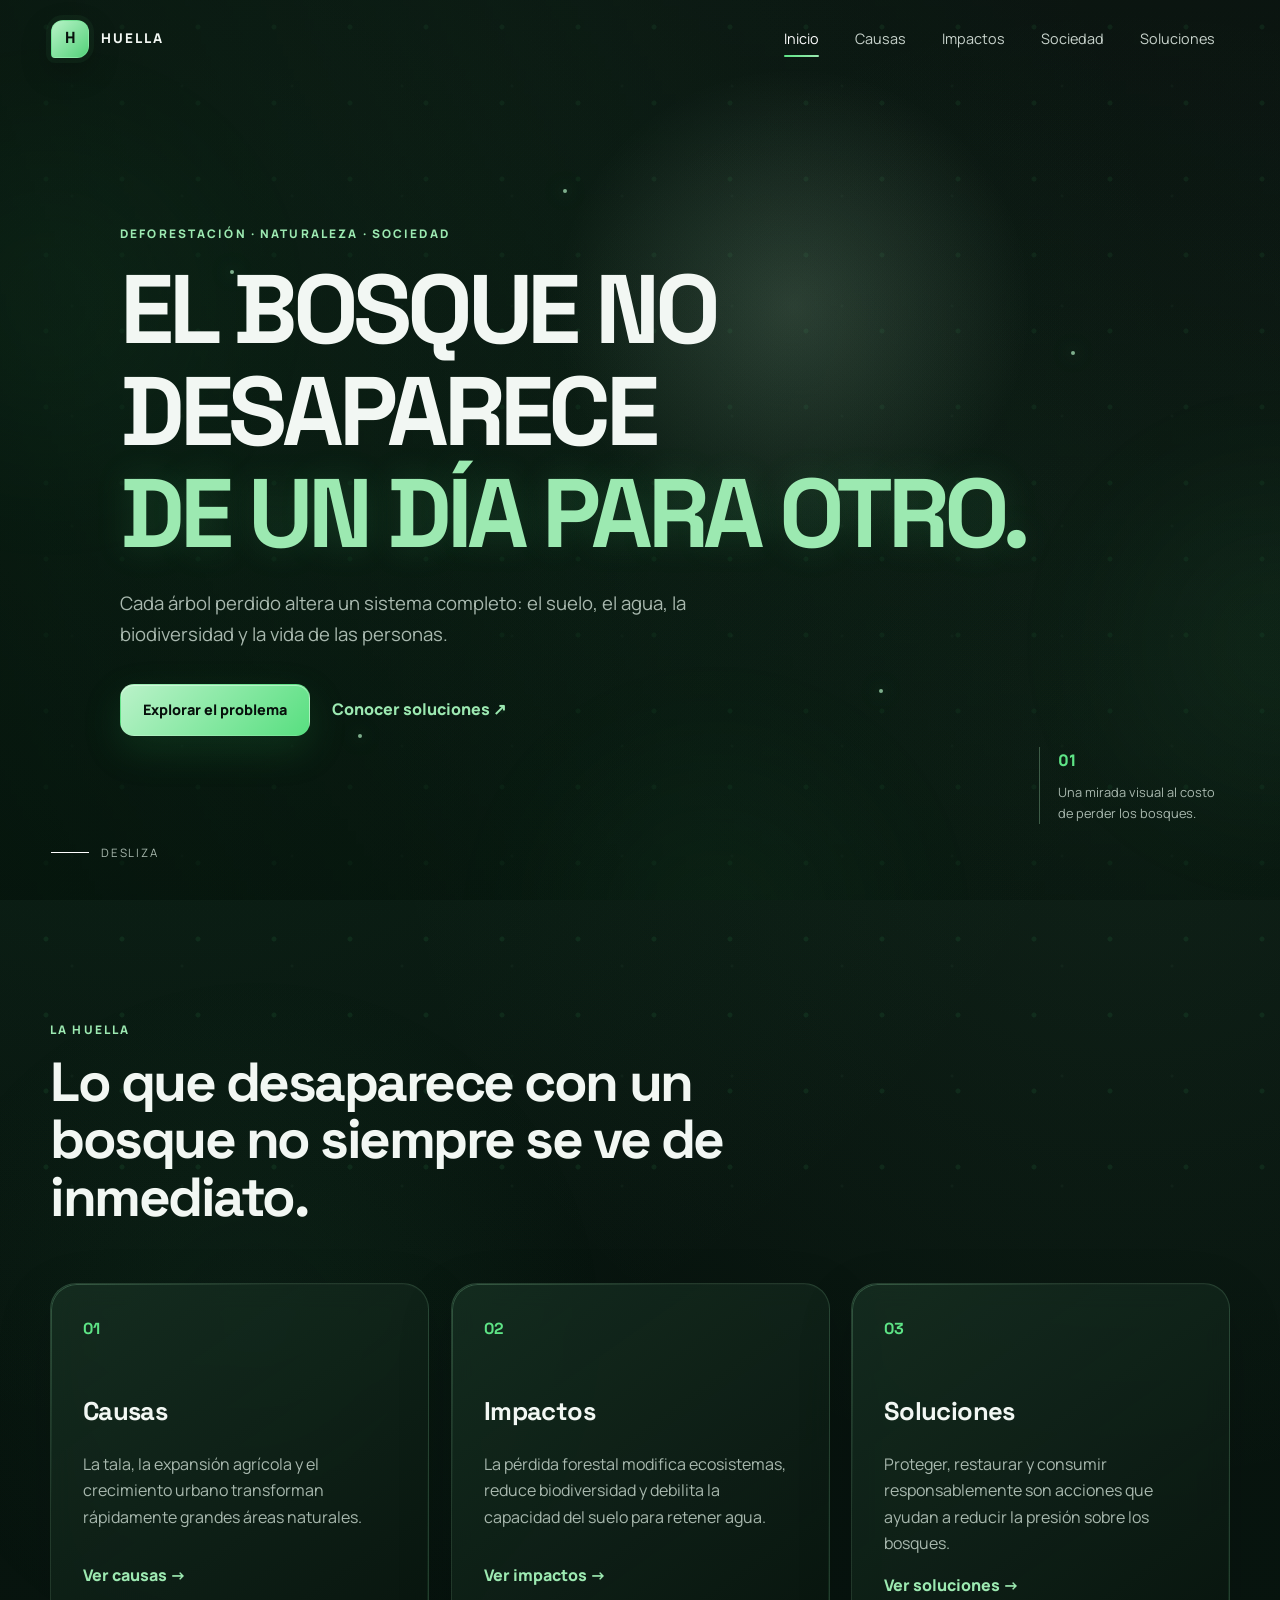
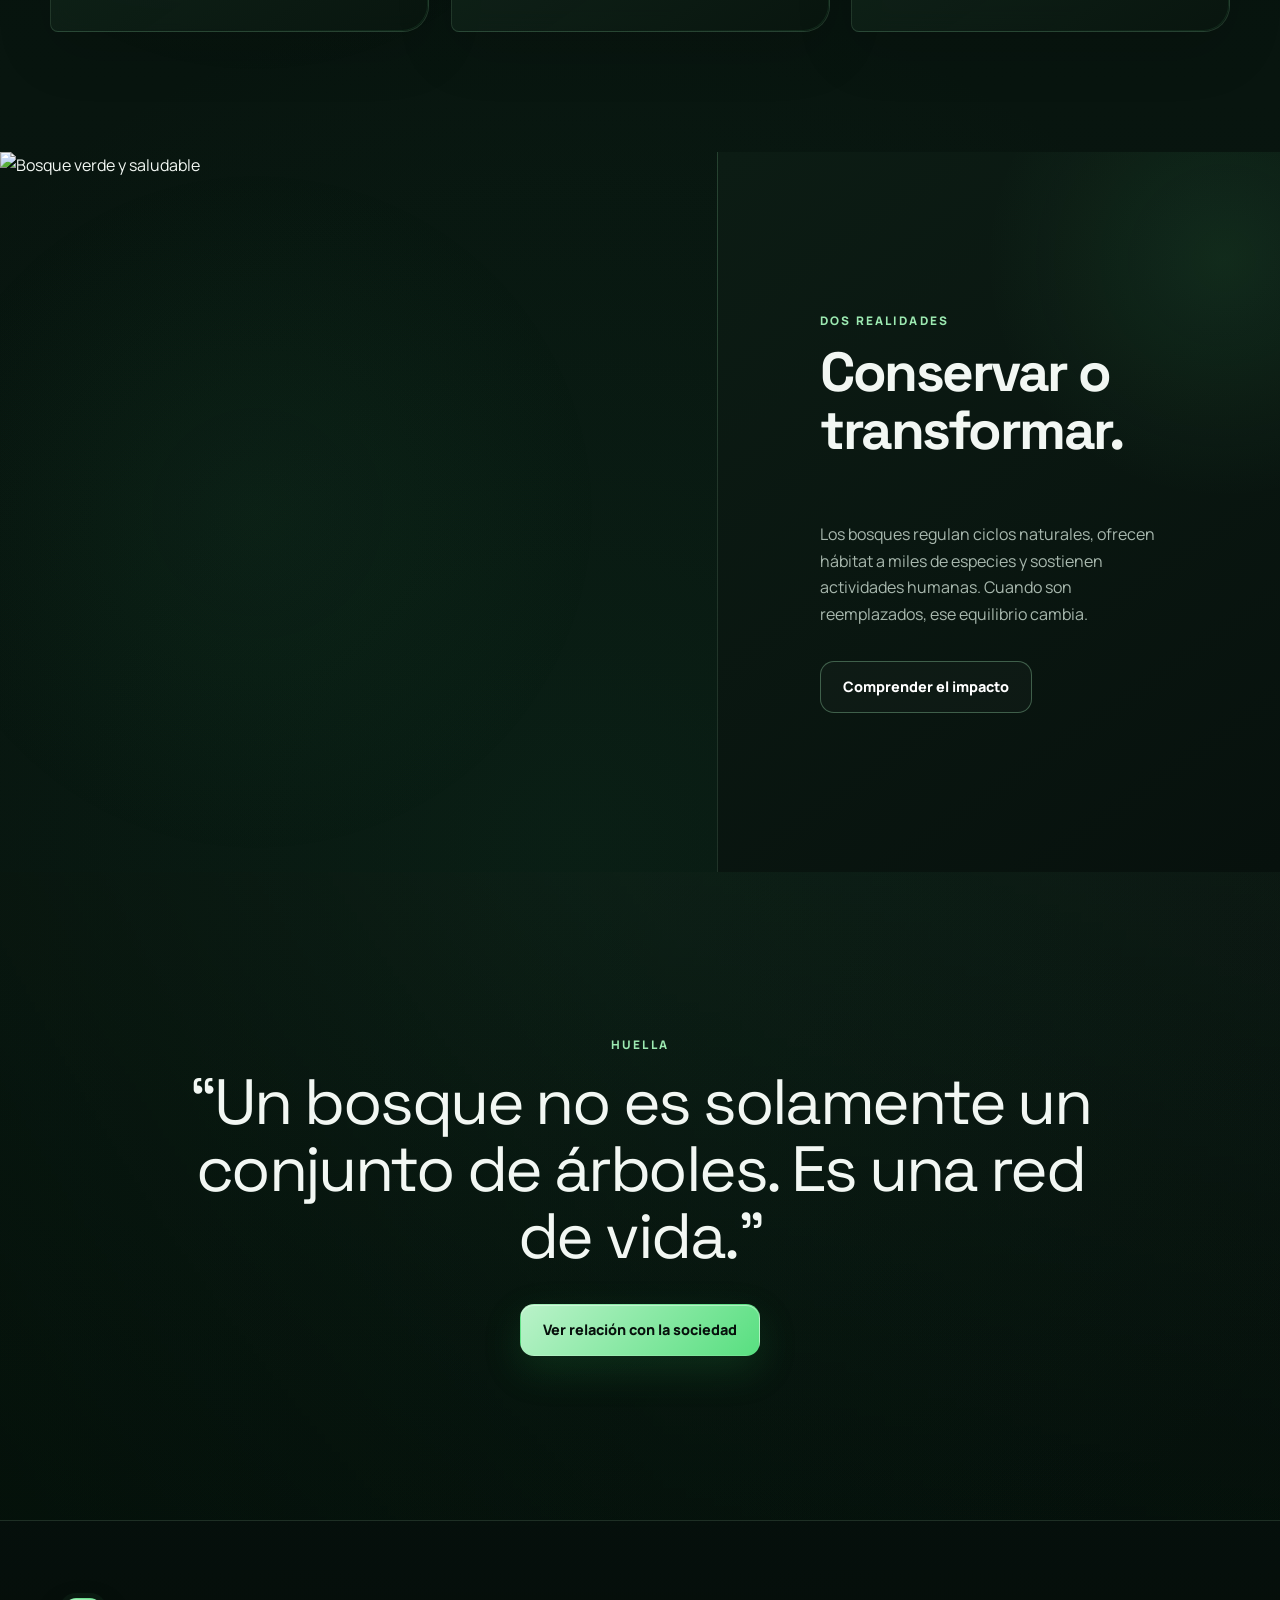
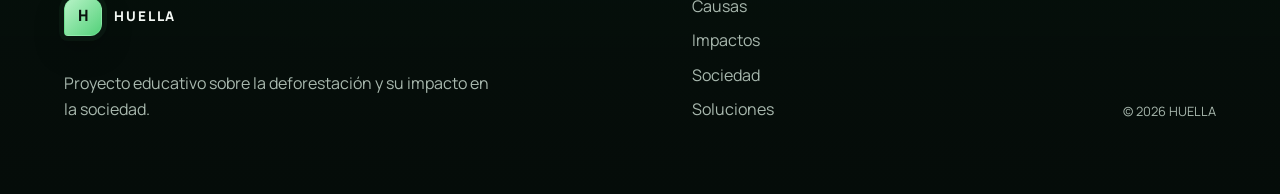
==== index.html @ c68e5c4e "Add files via upload" ====
<!DOCTYPE html>
<html lang="es">
<head>
  <meta charset="UTF-8">
  <meta name="viewport" content="width=device-width, initial-scale=1.0">
  <meta name="description" content="HUELLA - Sitio educativo sobre la deforestación, sus causas, impactos y soluciones.">
  <title>HUELLA | Inicio</title>
  <link rel="preconnect" href="https://fonts.googleapis.com">
  <link rel="preconnect" href="https://fonts.gstatic.com" crossorigin>
  <link href="https://fonts.googleapis.com/css2?family=Manrope:wght@400;500;600;700;800&family=Space+Grotesk:wght@500;600;700&display=swap" rel="stylesheet">
  <link rel="stylesheet" href="styles.css">
</head>
<body class="page-home">
  <div class="page-transition"></div>
  <div class="reading-progress" id="readingProgress"></div>

  <header class="site-header" id="siteHeader">
    <a class="brand" href="index.html" aria-label="HUELLA - Inicio">
      <span class="brand-mark">H</span>
      <span class="brand-text">HUELLA</span>
    </a>

    <button class="menu-toggle" id="menuToggle" aria-label="Abrir menú" aria-expanded="false">
      <span></span><span></span>
    </button>

    <nav class="main-nav" id="mainNav">
      <a class="nav-link active" href="index.html">Inicio</a>
      <a class="nav-link" href="causas.html">Causas</a>
      <a class="nav-link" href="impactos.html">Impactos</a>
      <a class="nav-link" href="sociedad.html">Sociedad</a>
      <a class="nav-link" href="soluciones.html">Soluciones</a>
    </nav>
  </header>

  <main>
    <section class="hero hero-home">
      <div class="hero-bg parallax-layer" data-speed="0.18"></div>
      <div class="hero-overlay"></div>
      <div class="hero-noise"></div>

      <div class="floating-particles" aria-hidden="true">
        <span></span><span></span><span></span><span></span><span></span>
      </div>

      <div class="hero-content">
        <p class="eyebrow reveal-up">Deforestación · Naturaleza · Sociedad</p>
        <h1 class="hero-title reveal-up">
          EL BOSQUE NO DESAPARECE
          <span>DE UN DÍA PARA OTRO.</span>
        </h1>
        <p class="hero-copy reveal-up">
          Cada árbol perdido altera un sistema completo: el suelo, el agua,
          la biodiversidad y la vida de las personas.
        </p>
        <div class="hero-actions reveal-up">
          <a class="btn btn-primary page-link" href="causas.html">Explorar el problema</a>
          <a class="text-link page-link" href="soluciones.html">Conocer soluciones <span>↗</span></a>
        </div>
      </div>

      <div class="hero-side-note">
        <span>01</span>
        <p>Una mirada visual al costo de perder los bosques.</p>
      </div>

      <div class="scroll-indicator" aria-hidden="true">
        <span></span>
        <p>Desliza</p>
      </div>
    </section>

    <section class="intro-section section">
      <div class="container">
        <div class="section-heading reveal">
          <p class="eyebrow">La huella</p>
          <h2>Lo que desaparece con un bosque no siempre se ve de inmediato.</h2>
        </div>

        <div class="intro-grid">
          <article class="feature-panel reveal-left">
            <div class="feature-number">01</div>
            <h3>Causas</h3>
            <p>La tala, la expansión agrícola y el crecimiento urbano transforman rápidamente grandes áreas naturales.</p>
            <a href="causas.html" class="arrow-link page-link">Ver causas <span>→</span></a>
          </article>

          <article class="feature-panel reveal">
            <div class="feature-number">02</div>
            <h3>Impactos</h3>
            <p>La pérdida forestal modifica ecosistemas, reduce biodiversidad y debilita la capacidad del suelo para retener agua.</p>
            <a href="impactos.html" class="arrow-link page-link">Ver impactos <span>→</span></a>
          </article>

          <article class="feature-panel reveal-right">
            <div class="feature-number">03</div>
            <h3>Soluciones</h3>
            <p>Proteger, restaurar y consumir responsablemente son acciones que ayudan a reducir la presión sobre los bosques.</p>
            <a href="soluciones.html" class="arrow-link page-link">Ver soluciones <span>→</span></a>
          </article>
        </div>
      </div>
    </section>

    <section class="split-showcase section">
      <div class="split-image reveal-left">
        <img src="Imagenes/doble.jpg" alt="Bosque verde y saludable">
      </div>
      <div class="split-content reveal-right">
        <p class="eyebrow">Dos realidades</p>
        <h2>Conservar o transformar.</h2>
        <p>
          Los bosques regulan ciclos naturales, ofrecen hábitat a miles de especies
          y sostienen actividades humanas. Cuando son reemplazados, ese equilibrio cambia.
        </p>
        <a href="impactos.html" class="btn btn-outline page-link">Comprender el impacto</a>
      </div>
    </section>

    <section class="quote-section">
      <div class="quote-bg parallax-layer" data-speed="0.1"></div>
      <div class="quote-overlay"></div>
      <div class="quote-content reveal">
        <p class="eyebrow">HUELLA</p>
        <blockquote>“Un bosque no es solamente un conjunto de árboles. Es una red de vida.”</blockquote>
        <a class="btn btn-primary page-link" href="sociedad.html">Ver relación con la sociedad</a>
      </div>
    </section>
  </main>

  <footer class="site-footer">
    <div>
      <a class="brand footer-brand" href="index.html">
        <span class="brand-mark">H</span>
        <span class="brand-text">HUELLA</span>
      </a>
      <p>Proyecto educativo sobre la deforestación y su impacto en la sociedad.</p>
    </div>
    <div class="footer-links">
      <a href="causas.html">Causas</a>
      <a href="impactos.html">Impactos</a>
      <a href="sociedad.html">Sociedad</a>
      <a href="soluciones.html">Soluciones</a>
    </div>
    <p class="copyright">© <span id="year"></span> HUELLA</p>
  </footer>

  <script src="script.js"></script>
</body>
</html>
---- styles.css ----
:root {
  --bg: #06100c;
  --bg-soft: #0a1711;
  --bg-card: rgba(11, 27, 20, 0.72);
  --bg-card-strong: rgba(12, 31, 22, 0.9);
  --surface: #0f2118;
  --surface-2: #132a1e;
  --text: #f2f7f3;
  --muted: #a8b8ae;
  --line: rgba(159, 229, 180, 0.16);
  --line-strong: rgba(159, 229, 180, 0.34);
  --green: #5ee486;
  --green-soft: #9ce9b1;
  --green-dark: #1f6b45;
  --earth: #b56a3c;
  --shadow: 0 28px 80px rgba(0, 0, 0, 0.28);
  --radius: 24px;
  --header-h: 78px;
  --container: 1180px;
}

* { box-sizing: border-box; }
html { scroll-behavior: smooth; }
body {
  margin: 0;
  min-height: 100vh;
  overflow-x: hidden;
  background:
    radial-gradient(circle at 12% 12%, rgba(52, 161, 94, 0.14), transparent 32%),
    radial-gradient(circle at 88% 22%, rgba(113, 210, 143, 0.08), transparent 26%),
    radial-gradient(circle at 45% 72%, rgba(27, 103, 65, 0.14), transparent 34%),
    linear-gradient(180deg, #07110d 0%, #08150f 50%, #06100c 100%);
  color: var(--text);
  font-family: "Manrope", sans-serif;
  line-height: 1.65;
}

body::before {
  content: none;
}


body::after {
  content: "";
  position: fixed;
  inset: -35%;
  pointer-events: none;
  z-index: -4;
  background:
    radial-gradient(circle, rgba(66, 209, 111, .09) 0 2px, transparent 3px) 0 0 / 76px 76px,
    radial-gradient(circle, rgba(141, 223, 166, .045) 0 1px, transparent 2px) 25px 16px / 110px 110px;
  animation: ambientDrift 26s linear infinite;
}

img { max-width: 100%; display: block; }
a { color: inherit; text-decoration: none; }
button { font: inherit; }

::selection { background: rgba(94, 228, 134, .28); color: #fff; }

.container {
  width: min(var(--container), calc(100% - 48px));
  margin-inline: auto;
}

.section {
  position: relative;
  padding: 120px 0;
}

.section::before {
  content: "";
  position: absolute;
  inset: 0;
  pointer-events: none;
  background: radial-gradient(circle at 20% 50%, rgba(61, 159, 93, .06), transparent 32%);
}

.eyebrow {
  margin: 0 0 14px;
  color: var(--green-soft);
  font-size: .74rem;
  font-weight: 800;
  letter-spacing: .18em;
  text-transform: uppercase;
}

h1, h2, h3, blockquote {
  font-family: "Space Grotesk", sans-serif;
  margin-top: 0;
  line-height: 1.05;
}

h1 { font-size: clamp(3.2rem, 7.6vw, 7.6rem); letter-spacing: -.055em; }
h2 { font-size: clamp(2.25rem, 4.3vw, 4.5rem); letter-spacing: -.045em; }
h3 { font-size: clamp(1.35rem, 2vw, 2rem); letter-spacing: -.025em; }
p { color: var(--muted); }

/* Ambient layers created by JS */
.ambient-layer,
.cursor-glow {
  position: fixed;
  pointer-events: none;
}

.ambient-layer {
  inset: 0;
  z-index: -2;
  overflow: hidden;
}

.ambient-orb {
  position: absolute;
  width: 460px;
  aspect-ratio: 1;
  border-radius: 50%;
  filter: blur(70px);
  opacity: .16;
  background: radial-gradient(circle, rgba(77, 226, 125, .62), transparent 66%);
  animation: orbFloat 18s ease-in-out infinite alternate;
}
.ambient-orb:nth-child(1) { top: 8%; left: -180px; }
.ambient-orb:nth-child(2) { top: 46%; right: -230px; animation-duration: 24s; animation-delay: -8s; }
.ambient-orb:nth-child(3) { bottom: -250px; left: 38%; animation-duration: 28s; animation-delay: -12s; }

.cursor-glow {
  z-index: 9998;
  width: 260px;
  height: 260px;
  border-radius: 50%;
  background: radial-gradient(circle, rgba(94, 228, 134, .11), transparent 68%);
  transform: translate(-50%, -50%);
  opacity: 0;
  transition: opacity .25s ease;
  mix-blend-mode: screen;
}

/* Page transition */
.page-transition {
  position: fixed;
  inset: 0;
  z-index: 10000;
  background: linear-gradient(135deg, #07110d, #0d2819);
  transform: translateY(-100%);
  pointer-events: none;
}
body.is-leaving .page-transition { animation: pageLeave .58s cubic-bezier(.77,0,.18,1) forwards; }
body.page-enter .page-transition { animation: pageEnter .7s cubic-bezier(.77,0,.18,1) both; }

.reading-progress {
  position: fixed;
  left: 0;
  top: 0;
  z-index: 10001;
  width: 0;
  height: 3px;
  background: linear-gradient(90deg, var(--green-dark), var(--green), var(--green-soft));
  box-shadow: 0 0 18px rgba(94,228,134,.7);
}

/* Header */
.site-header {
  position: fixed;
  top: 0;
  left: 0;
  right: 0;
  z-index: 1000;
  height: var(--header-h);
  display: flex;
  align-items: center;
  justify-content: space-between;
  padding: 0 clamp(24px, 4vw, 64px);
  border-bottom: 1px solid transparent;
  transition: background .35s ease, border-color .35s ease, backdrop-filter .35s ease, height .35s ease;
}

.site-header.scrolled {
  background: rgba(5, 16, 11, .78);
  backdrop-filter: blur(18px) saturate(130%);
  border-color: var(--line);
  height: 70px;
}

.brand { display: inline-flex; align-items: center; gap: 12px; position: relative; z-index: 2; }
.brand-mark {
  display: grid;
  place-items: center;
  width: 38px;
  height: 38px;
  border: 1px solid rgba(117, 230, 151, .46);
  border-radius: 12px 12px 12px 4px;
  color: #08110d;
  background: linear-gradient(135deg, #b7f3c7, #54d17a);
  font-family: "Space Grotesk", sans-serif;
  font-weight: 800;
  box-shadow: 0 0 0 5px rgba(94,228,134,.05), 0 12px 30px rgba(0,0,0,.25);
}
.brand-text { font-weight: 800; letter-spacing: .14em; font-size: .84rem; }

.main-nav { display: flex; align-items: center; gap: 8px; }
.nav-link {
  position: relative;
  padding: 10px 14px;
  color: #c8d3cc;
  font-size: .9rem;
  transition: color .25s ease, transform .25s ease;
}
.nav-link::after {
  content: "";
  position: absolute;
  left: 14px;
  right: 14px;
  bottom: 3px;
  height: 2px;
  border-radius: 999px;
  background: linear-gradient(90deg, var(--green), var(--green-soft));
  transform: scaleX(0);
  transform-origin: left;
  transition: transform .28s ease;
}
.nav-link:hover,
.nav-link.active { color: #fff; }
.nav-link:hover { transform: translateY(-1px); }
.nav-link:hover::after,
.nav-link.active::after { transform: scaleX(1); }

.menu-toggle {
  display: none;
  width: 44px;
  height: 44px;
  padding: 0;
  border: 1px solid var(--line-strong);
  border-radius: 14px;
  background: rgba(12, 30, 21, .7);
  cursor: pointer;
}
.menu-toggle span {
  display: block;
  width: 18px;
  height: 2px;
  margin: 5px auto;
  background: #fff;
  transition: transform .3s ease;
}
.menu-toggle.active span:first-child { transform: translateY(3.5px) rotate(45deg); }
.menu-toggle.active span:last-child { transform: translateY(-3.5px) rotate(-45deg); }

/* Hero */
.hero,
.inner-hero,
.quote-section,
.closing-section,
.next-page-panel {
  position: relative;
  overflow: hidden;
  isolation: isolate;
}

.hero-home { min-height: 100svh; display: flex; align-items: center; }
.hero-bg,
.inner-hero-bg,
.quote-bg,
.closing-bg,
.next-page-bg {
  position: absolute;
  inset: -8%;
  z-index: -4;
  background-size: cover;
  background-position: center;
  will-change: transform;
  transform: scale(1.08);
}

.hero-bg { background-image: url("Imagenes/b.jpg"); }
.page-home .hero-bg { transform: scale(1.035); filter: saturate(1.08) contrast(1.02); }
.causes-hero .inner-hero-bg { background-image: url("Imagenes/huella.jpg"); }
.impacts-hero .inner-hero-bg { background-image: url("Imagenes/pagina2.jpg"); }
.society-hero .inner-hero-bg { background-image: url("Imagenes/so.jpg"); }
.solutions-hero .inner-hero-bg { background-image: url("Imagenes/recuperacion.jpg"); }
.quote-bg { background-image: url("Imagenes/hoja.jpg"); }
.closing-bg { background-image: url("Imagenes/final.jpg"); }
.next-impactos { background-image: url("Imagenes/causas.jpg"); }
.next-sociedad { background-image: url("Imagenes/impacto.jpg"); }
.next-soluciones { background-image: url("Imagenes/sociedad.jpg"); }

.hero-overlay,
.full-image-overlay,
.quote-overlay,
.closing-overlay,
.next-page-overlay {
  position: absolute;
  inset: 0;
  z-index: -2;
  background:
    linear-gradient(90deg, rgba(4, 18, 10, .48) 0%, rgba(4, 18, 10, .16) 52%, rgba(4, 18, 10, .06) 100%),
    linear-gradient(180deg, rgba(255,255,255,.02), rgba(4,18,10,.30));
}
.hero-overlay::after {
  content: "";
  position: absolute;
  inset: 0;
  background: radial-gradient(circle at 62% 34%, rgba(205, 246, 215, .16), transparent 24%);
}
.hero-overlay.darker { background: linear-gradient(90deg, rgba(4,10,7,.92), rgba(4,10,7,.62)); }

.hero-noise {
  position: absolute;
  inset: 0;
  z-index: -1;
  opacity: 0;
  pointer-events: none;
}

.hero-content {
  width: min(1040px, calc(100% - 48px));
  margin-inline: auto;
  padding: 150px 0 90px;
  position: relative;
  z-index: 2;
}
.hero-title { max-width: 980px; margin-bottom: 24px; text-wrap: balance; }
.hero-title span {
  display: block;
  color: var(--green-soft);
  text-shadow: 0 0 35px rgba(93, 229, 135, .16);
}
.hero-copy { max-width: 660px; font-size: clamp(1rem, 1.45vw, 1.2rem); }
.hero-actions { display: flex; flex-wrap: wrap; align-items: center; gap: 22px; margin-top: 34px; }

.btn {
  display: inline-flex;
  align-items: center;
  justify-content: center;
  min-height: 52px;
  padding: 0 22px;
  border-radius: 14px;
  font-weight: 800;
  font-size: .9rem;
  border: 1px solid transparent;
  transition: transform .28s ease, box-shadow .28s ease, background .28s ease, border-color .28s ease;
}
.btn:hover { transform: translateY(-3px); }
.btn-primary {
  color: #07100c;
  background: linear-gradient(135deg, #baf2c9, #58df80);
  box-shadow: 0 14px 38px rgba(43, 161, 79, .18), inset 0 1px rgba(255,255,255,.42);
}
.btn-primary:hover { box-shadow: 0 18px 48px rgba(68, 213, 111, .27); }
.btn-outline { border-color: var(--line-strong); background: rgba(255,255,255,.025); color: #fff; }
.btn-outline:hover { border-color: rgba(116, 231, 150, .6); background: rgba(81, 205, 118, .08); }
.text-link,
.arrow-link { color: var(--green-soft); font-weight: 800; }
.text-link span,
.arrow-link span { display: inline-block; transition: transform .25s ease; }
.text-link:hover span,
.arrow-link:hover span { transform: translate(5px, -2px); }

.hero-side-note {
  position: absolute;
  right: clamp(24px, 4vw, 64px);
  bottom: 76px;
  width: 190px;
  padding-left: 18px;
  border-left: 1px solid rgba(175, 238, 193, .3);
  z-index: 2;
}
.hero-side-note span { color: var(--green); font-weight: 800; }
.hero-side-note p { margin: 8px 0 0; font-size: .8rem; }
.scroll-indicator { position: absolute; left: clamp(24px, 4vw, 64px); bottom: 38px; display: flex; align-items: center; gap: 12px; z-index: 2; }
.scroll-indicator span { width: 38px; height: 1px; background: #fff; transform-origin: left; animation: scrollPulse 1.8s ease-in-out infinite; }
.scroll-indicator p { margin: 0; font-size: .72rem; text-transform: uppercase; letter-spacing: .15em; }

.floating-particles { position: absolute; inset: 0; z-index: 1; pointer-events: none; }
.floating-particles span {
  position: absolute;
  width: 4px;
  height: 4px;
  border-radius: 50%;
  background: rgba(181, 244, 199, .68);
  box-shadow: 0 0 18px rgba(94,228,134,.65);
  animation: floatParticle 9s ease-in-out infinite;
}
.floating-particles span:nth-child(1) { left: 18%; top: 30%; }
.floating-particles span:nth-child(2) { left: 44%; top: 21%; animation-delay: -2s; animation-duration: 12s; }
.floating-particles span:nth-child(3) { right: 16%; top: 39%; animation-delay: -4s; }
.floating-particles span:nth-child(4) { right: 31%; bottom: 23%; animation-delay: -6s; animation-duration: 14s; }
.floating-particles span:nth-child(5) { left: 28%; bottom: 18%; animation-delay: -3s; }

/* Inner hero */
.inner-hero { min-height: 76svh; display: flex; align-items: end; }
.inner-hero-content {
  width: min(var(--container), calc(100% - 48px));
  margin-inline: auto;
  padding: 170px 0 90px;
  position: relative;
  z-index: 2;
}
.inner-hero-content h1 { max-width: 1050px; font-size: clamp(3rem, 6.5vw, 6.4rem); }
.inner-hero-content > p:last-child { max-width: 700px; font-size: 1.08rem; }

/* Headings */
.section-heading { max-width: 820px; margin-bottom: 56px; position: relative; z-index: 1; }
.section-heading.center { text-align: center; margin-inline: auto; }
.section-heading h2 { margin-bottom: 0; }

/* Cards */
.intro-grid,
.impact-grid,
.social-cards {
  display: grid;
  gap: 22px;
  position: relative;
  z-index: 1;
}
.intro-grid { grid-template-columns: repeat(3, 1fr); }
.impact-grid { grid-template-columns: repeat(5, 1fr); }
.social-cards { grid-template-columns: repeat(3, 1fr); }

.feature-panel,
.impact-card,
.social-card,
.solution-item,
.human-points > div {
  position: relative;
  overflow: hidden;
  border: 1px solid var(--line);
  background:
    linear-gradient(145deg, rgba(22, 48, 34, .78), rgba(8, 21, 14, .68)),
    rgba(255,255,255,.01);
  box-shadow: inset 0 1px rgba(255,255,255,.025), 0 18px 55px rgba(0,0,0,.15);
  backdrop-filter: blur(12px);
}

.feature-panel::before,
.impact-card::before,
.social-card::before,
.solution-item::before {
  content: "";
  position: absolute;
  inset: 0;
  border-radius: inherit;
  padding: 1px;
  background: linear-gradient(135deg, rgba(154,235,179,.45), transparent 32%, transparent 70%, rgba(89,214,126,.22));
  -webkit-mask: linear-gradient(#000 0 0) content-box, linear-gradient(#000 0 0);
  -webkit-mask-composite: xor;
  mask-composite: exclude;
  opacity: .55;
  pointer-events: none;
}

.feature-panel::after,
.impact-card::after,
.social-card::after,
.solution-item::after {
  content: "";
  position: absolute;
  width: 160px;
  height: 160px;
  right: -80px;
  top: -80px;
  border-radius: 50%;
  background: radial-gradient(circle, rgba(91, 224, 131, .18), transparent 68%);
  opacity: 0;
  transform: scale(.7);
  transition: opacity .35s ease, transform .35s ease;
}

.feature-panel:hover,
.impact-card:hover,
.social-card:hover,
.solution-item:hover {
  border-color: rgba(136, 230, 164, .36);
  transform: translateY(-7px);
  box-shadow: 0 26px 75px rgba(0,0,0,.24), 0 0 0 1px rgba(105,222,139,.06);
}
.feature-panel:hover::after,
.impact-card:hover::after,
.social-card:hover::after,
.solution-item:hover::after { opacity: 1; transform: scale(1); }

.feature-panel {
  min-height: 320px;
  padding: 32px;
  border-radius: 26px 26px 26px 8px;
  transition: transform .35s ease, box-shadow .35s ease, border-color .35s ease;
}
.feature-number,
.impact-card > span,
.solution-number,
.big-index { color: var(--green); font-weight: 800; font-family: "Space Grotesk", sans-serif; }
.feature-panel h3 { margin-top: 56px; }
.feature-panel p { min-height: 95px; }

.impact-card {
  min-height: 260px;
  padding: 28px;
  border-radius: 22px 22px 22px 8px;
  transition: transform .35s ease, box-shadow .35s ease, border-color .35s ease;
}
.impact-card h3 { margin-top: 48px; }
.impact-card p { font-size: .92rem; }

.social-card {
  padding: 34px;
  min-height: 290px;
  border-radius: 24px 24px 8px 24px;
  transition: transform .35s ease, box-shadow .35s ease, border-color .35s ease;
}
.social-icon { font-size: 2.3rem; color: var(--green); margin-bottom: 42px; }

/* Image reveal */
.split-image,
.story-image,
.human-image,
.solution-highlight-image,
.full-image-statement {
  position: relative;
  overflow: hidden;
}
.split-image::after,
.story-image::after,
.human-image::after,
.solution-highlight-image::after {
  content: "";
  position: absolute;
  inset: 0;
  background: linear-gradient(135deg, #0f2419, #1f5537);
  transform: translateX(0);
  transition: transform 1s cubic-bezier(.77,0,.18,1) .08s;
  z-index: 2;
}
.split-image.is-visible::after,
.story-row.is-visible .story-image::after,
.human-image.is-visible::after,
.solution-highlight-image.is-visible::after { transform: translateX(102%); }

.split-image img,
.story-image img,
.human-image img,
.solution-highlight-image img,
.full-image-statement img {
  width: 100%;
  height: 100%;
  object-fit: cover;
  transform: scale(1.1);
  transition: transform 1.5s cubic-bezier(.2,.65,.2,1);
}
.split-image.is-visible img,
.story-row.is-visible .story-image img,
.human-image.is-visible img,
.solution-highlight-image.is-visible img,
.full-image-statement.is-visible img { transform: scale(1); }

/* Split showcase */
.split-showcase { display: grid; grid-template-columns: 1.12fr .88fr; min-height: 720px; padding: 0; }
.split-image { min-height: 720px; }
.split-content {
  display: flex;
  flex-direction: column;
  justify-content: center;
  padding: clamp(56px, 8vw, 120px);
  background:
    radial-gradient(circle at 90% 15%, rgba(83, 209, 121, .1), transparent 30%),
    linear-gradient(145deg, #0c1c14, #07110d);
  border-left: 1px solid var(--line);
}
.split-content p { max-width: 580px; }
.split-content .btn { align-self: flex-start; margin-top: 18px; }

/* Two realities — one coordinated reveal, no competing animations */
.split-showcase .split-image,
.split-showcase .split-content {
  opacity: 0;
  filter: blur(7px);
  transition: opacity .75s cubic-bezier(.2,.65,.2,1),
              transform .75s cubic-bezier(.2,.65,.2,1),
              filter .75s cubic-bezier(.2,.65,.2,1);
}
.split-showcase .split-image { transform: translateX(-28px); }
.split-showcase .split-content { transform: translateX(28px); transition-delay: .16s; }
.split-showcase.is-active .split-image,
.split-showcase.is-active .split-content {
  opacity: 1;
  filter: blur(0);
  transform: none;
}
.split-showcase .split-image::after {
  transform: translateX(0);
  transition: transform .9s cubic-bezier(.77,0,.18,1) .05s;
}
.split-showcase.is-active .split-image::after { transform: translateX(102%); }
.split-showcase .split-image img {
  transform: scale(1.07);
  transition: transform 1.15s cubic-bezier(.2,.65,.2,1) .05s;
}
.split-showcase.is-active .split-image img { transform: scale(1); }

/* Story */
.story-section { padding-bottom: 150px; }
.story-row {
  display: grid;
  grid-template-columns: 1.05fr .95fr;
  align-items: center;
  gap: clamp(42px, 7vw, 100px);
  margin: 90px 0;
  position: relative;
}
.story-row.reverse .story-image { order: 2; }
.story-row.reverse .story-copy { order: 1; }
.story-image {
  aspect-ratio: 1.18 / 1;
  border-radius: 30px 30px 30px 8px;
  border: 1px solid rgba(151, 229, 175, .2);
  box-shadow: var(--shadow);
}
.story-copy { position: relative; }
.big-index { display: block; font-size: clamp(4rem, 8vw, 8rem); opacity: .08; position: absolute; right: 0; top: -54px; }
.story-copy h3 { max-width: 580px; }
.story-copy p:last-child { max-width: 600px; }

/* Full image */
.full-image-statement { min-height: 78svh; display: flex; align-items: end; }
.full-image-statement > img { position: absolute; inset: 0; z-index: -3; }
.full-image-overlay { z-index: -2; background: linear-gradient(180deg, rgba(4,12,8,.16), rgba(4,12,8,.86)); }
.full-image-copy { width: min(var(--container), calc(100% - 48px)); margin-inline: auto; padding: 80px 0; }
.full-image-copy h2 { max-width: 900px; }

/* Stat orbital */
.stat-layout { display: grid; grid-template-columns: 1fr 1fr; align-items: center; gap: 70px; }
.stat-copy { max-width: 620px; }
.stat-visual { min-height: 520px; display: grid; place-items: center; position: relative; }
.orbital-ring {
  position: absolute;
  border: 1px solid rgba(118, 226, 151, .23);
  border-radius: 50%;
  box-shadow: inset 0 0 80px rgba(71, 202, 109, .03);
}
.ring-one { width: 380px; height: 380px; animation: orbitSpin 18s linear infinite; }
.ring-two { width: 250px; height: 250px; border-style: dashed; animation: orbitSpin 12s linear infinite reverse; }
.ring-one::before,
.ring-two::before {
  content: "";
  position: absolute;
  width: 12px;
  height: 12px;
  border-radius: 50%;
  background: var(--green);
  box-shadow: 0 0 22px var(--green);
  top: 50%;
  left: -6px;
}
.orbital-core {
  display: grid;
  place-items: center;
  width: 150px;
  aspect-ratio: 1;
  border-radius: 50%;
  border: 1px solid rgba(146, 234, 173, .3);
  background: radial-gradient(circle, rgba(91,222,130,.16), rgba(8,23,15,.9) 70%);
  font-size: .75rem;
  letter-spacing: .18em;
  font-weight: 800;
  color: var(--green-soft);
  box-shadow: 0 0 80px rgba(67, 215, 111, .12);
}

/* Human */
.human-layout { display: grid; grid-template-columns: 1fr 1fr; gap: clamp(50px, 8vw, 110px); align-items: center; }
.human-image { min-height: 620px; border-radius: 30px 30px 8px 30px; border: 1px solid var(--line-strong); box-shadow: var(--shadow); }
.image-badge { position: absolute; z-index: 3; left: 24px; bottom: 24px; padding: 10px 14px; border: 1px solid rgba(255,255,255,.2); background: rgba(6,18,12,.7); backdrop-filter: blur(12px); border-radius: 999px; font-size: .68rem; letter-spacing: .13em; font-weight: 800; }
.human-points { display: grid; grid-template-columns: repeat(2, 1fr); gap: 12px; margin-top: 36px; }
.human-points > div { padding: 18px; border-radius: 16px; }
.human-points span { color: var(--green); font-weight: 800; }
.human-points p { margin: 6px 0 0; color: #fff; font-size: .88rem; }
.dark-section { background: linear-gradient(180deg, rgba(4,13,8,.4), rgba(7,20,13,.7)); border-top: 1px solid var(--line); border-bottom: 1px solid var(--line); }

/* Solutions */
.solution-list { display: grid; gap: 18px; }
.solution-item {
  display: grid;
  grid-template-columns: 110px 1fr;
  gap: 26px;
  padding: 34px;
  border-radius: 22px 22px 22px 7px;
  transition: transform .35s ease, box-shadow .35s ease, border-color .35s ease;
}
.solution-number { font-size: 2.1rem; }
.solution-item h3 { margin: 0 0 10px; }
.solution-item p:last-child { margin-bottom: 0; max-width: 800px; }

.solution-highlight { display: grid; grid-template-columns: 1.1fr .9fr; min-height: 700px; }
.solution-highlight-image { min-height: 700px; }
.solution-highlight-copy {
  display: flex;
  flex-direction: column;
  justify-content: center;
  padding: clamp(52px, 7vw, 105px);
  background: linear-gradient(145deg, #0d2117, #07110d);
  border-left: 1px solid var(--line);
}
.solution-highlight-copy .btn { align-self: flex-start; margin-top: 20px; }

/* Quote / closing / next */
.quote-section,
.closing-section { min-height: 72svh; display: grid; place-items: center; text-align: center; }
.quote-content,
.closing-content { width: min(920px, calc(100% - 48px)); padding: 90px 0; }
blockquote { font-size: clamp(2.4rem, 5vw, 5rem); margin: 0 0 34px; letter-spacing: -.04em; }
.closing-content h2 { font-size: clamp(2.6rem, 5vw, 5.2rem); }

.next-page-panel { min-height: 62svh; display: grid; place-items: center; text-align: center; }
.next-page-content { width: min(820px, calc(100% - 48px)); padding: 90px 0; }
.next-page-content h2 { margin-bottom: 30px; }
.next-page-overlay { background: linear-gradient(180deg, rgba(4,10,7,.46), rgba(4,12,8,.86)); }

/* Footer */
.site-footer {
  display: grid;
  grid-template-columns: 1.2fr .8fr auto;
  gap: 38px;
  align-items: end;
  padding: 72px clamp(24px, 5vw, 76px);
  border-top: 1px solid var(--line);
  background: linear-gradient(180deg, rgba(6,16,12,.9), #050c09);
}
.footer-brand { margin-bottom: 18px; }
.site-footer > div:first-child p { max-width: 440px; margin-bottom: 0; }
.footer-links { display: grid; gap: 8px; }
.footer-links a { color: var(--muted); transition: color .25s ease, transform .25s ease; }
.footer-links a:hover { color: var(--green-soft); transform: translateX(4px); }
.copyright { margin: 0; white-space: nowrap; font-size: .8rem; }

/* Reveal system */
.reveal,
.reveal-left,
.reveal-right,
.reveal-up {
  opacity: 0;
  filter: blur(8px);
  transition:
    opacity .85s cubic-bezier(.2,.65,.2,1),
    transform .85s cubic-bezier(.2,.65,.2,1),
    filter .85s cubic-bezier(.2,.65,.2,1);
}
.reveal { transform: translateY(34px); }
.reveal-left { transform: translateX(-42px); }
.reveal-right { transform: translateX(42px); }
.reveal-up { transform: translateY(28px); }
.reveal.is-visible,
.reveal-left.is-visible,
.reveal-right.is-visible,
.reveal-up.is-visible,
.is-visible .reveal-up {
  opacity: 1;
  filter: blur(0);
  transform: none;
}

.hero-content .reveal-up:nth-child(1),
.inner-hero-content .reveal-up:nth-child(1) { transition-delay: .08s; }
.hero-content .reveal-up:nth-child(2),
.inner-hero-content .reveal-up:nth-child(2) { transition-delay: .16s; }
.hero-content .reveal-up:nth-child(3),
.inner-hero-content .reveal-up:nth-child(3) { transition-delay: .24s; }
.hero-content .reveal-up:nth-child(4) { transition-delay: .32s; }

/* subtle mouse-tilt */
[data-tilt] { transform-style: preserve-3d; will-change: transform; }

@keyframes ambientDrift { to { transform: translate3d(90px, -55px, 0); } }
@keyframes orbFloat { from { transform: translate3d(0,0,0) scale(1); } to { transform: translate3d(70px, -45px, 0) scale(1.14); } }
@keyframes floatParticle { 0%,100% { transform: translateY(0) scale(1); opacity: .3; } 50% { transform: translateY(-55px) scale(1.5); opacity: .9; } }
@keyframes scrollPulse { 0%,100% { transform: scaleX(.45); opacity: .45; } 50% { transform: scaleX(1); opacity: 1; } }
@keyframes orbitSpin { to { transform: rotate(360deg); } }
@keyframes pageLeave { to { transform: translateY(0); } }
@keyframes pageEnter { 0% { transform: translateY(0); } 100% { transform: translateY(100%); } }

@media (max-width: 1100px) {
  .impact-grid { grid-template-columns: repeat(2, 1fr); }
  .impact-card:last-child { grid-column: 1 / -1; }
  .hero-side-note { display: none; }
}

@media (max-width: 900px) {
  :root { --header-h: 72px; }
  .section { padding: 90px 0; }
  .menu-toggle { display: block; position: relative; z-index: 4; }
  .main-nav {
    position: fixed;
    top: 0;
    left: 0;
    right: 0;
    min-height: 100svh;
    padding: 120px 28px 40px;
    flex-direction: column;
    align-items: stretch;
    justify-content: flex-start;
    gap: 6px;
    background:
      radial-gradient(circle at 80% 20%, rgba(79, 203, 116, .14), transparent 30%),
      rgba(5, 16, 11, .97);
    backdrop-filter: blur(18px);
    transform: translateY(-105%);
    transition: transform .5s cubic-bezier(.77,0,.18,1);
  }
  .main-nav.open { transform: translateY(0); }
  .nav-link {
    font-family: "Space Grotesk", sans-serif;
    font-size: clamp(2rem, 8vw, 3.4rem);
    font-weight: 700;
    padding: 10px 0;
    opacity: 0;
    transform: translateY(24px);
    transition: opacity .35s ease, transform .35s ease, color .25s ease;
  }
  .main-nav.open .nav-link { opacity: 1; transform: none; }
  .main-nav.open .nav-link:nth-child(1) { transition-delay: .08s; }
  .main-nav.open .nav-link:nth-child(2) { transition-delay: .13s; }
  .main-nav.open .nav-link:nth-child(3) { transition-delay: .18s; }
  .main-nav.open .nav-link:nth-child(4) { transition-delay: .23s; }
  .main-nav.open .nav-link:nth-child(5) { transition-delay: .28s; }
  .nav-link::after { left: 0; right: auto; width: 70px; bottom: 5px; }

  .intro-grid,
  .social-cards,
  .human-layout,
  .stat-layout,
  .story-row,
  .split-showcase,
  .solution-highlight { grid-template-columns: 1fr; }
  .feature-panel { min-height: 260px; }
  .feature-panel p { min-height: auto; }
  .split-image,
  .solution-highlight-image { min-height: 520px; }
  .story-row.reverse .story-image,
  .story-row.reverse .story-copy { order: initial; }
  .story-row { gap: 34px; margin: 70px 0; }
  .human-image { min-height: 520px; }
  .solution-highlight-copy,
  .split-content { border-left: 0; border-top: 1px solid var(--line); }
  .stat-visual { min-height: 420px; }
  .site-footer { grid-template-columns: 1fr 1fr; }
  .copyright { grid-column: 1 / -1; }
}

@media (max-width: 620px) {
  .container,
  .hero-content,
  .inner-hero-content,
  .full-image-copy { width: min(100% - 32px, var(--container)); }
  .site-header { padding-inline: 16px; }
  .hero-content { padding-top: 130px; }
  .hero-title { font-size: clamp(3rem, 14vw, 4.6rem); }
  .inner-hero { min-height: 70svh; }
  .inner-hero-content { padding: 140px 0 60px; }
  .inner-hero-content h1 { font-size: clamp(2.7rem, 12vw, 4.7rem); }
  .intro-grid,
  .impact-grid,
  .social-cards,
  .human-points { grid-template-columns: 1fr; }
  .impact-card:last-child { grid-column: auto; }
  .feature-panel,
  .impact-card,
  .social-card { min-height: auto; }
  .feature-panel h3,
  .impact-card h3 { margin-top: 34px; }
  .split-image,
  .solution-highlight-image,
  .human-image { min-height: 420px; }
  .story-image { aspect-ratio: 1 / .9; }
  .solution-item { grid-template-columns: 1fr; gap: 6px; padding: 26px; }
  .stat-visual { min-height: 350px; }
  .ring-one { width: 290px; height: 290px; }
  .ring-two { width: 190px; height: 190px; }
  .site-footer { grid-template-columns: 1fr; align-items: start; }
  .copyright { grid-column: auto; }
  .scroll-indicator { display: none; }
  .cursor-glow { display: none; }
}

@media (prefers-reduced-motion: reduce) {
  *, *::before, *::after {
    animation-duration: .01ms !important;
    animation-iteration-count: 1 !important;
    scroll-behavior: auto !important;
    transition-duration: .01ms !important;
  }
  .reveal, .reveal-left, .reveal-right, .reveal-up { opacity: 1; filter: none; transform: none; }
  .split-image::after, .story-image::after, .human-image::after, .solution-highlight-image::after { display: none; }
  .split-showcase .split-image, .split-showcase .split-content { opacity: 1; filter: none; transform: none; }
}
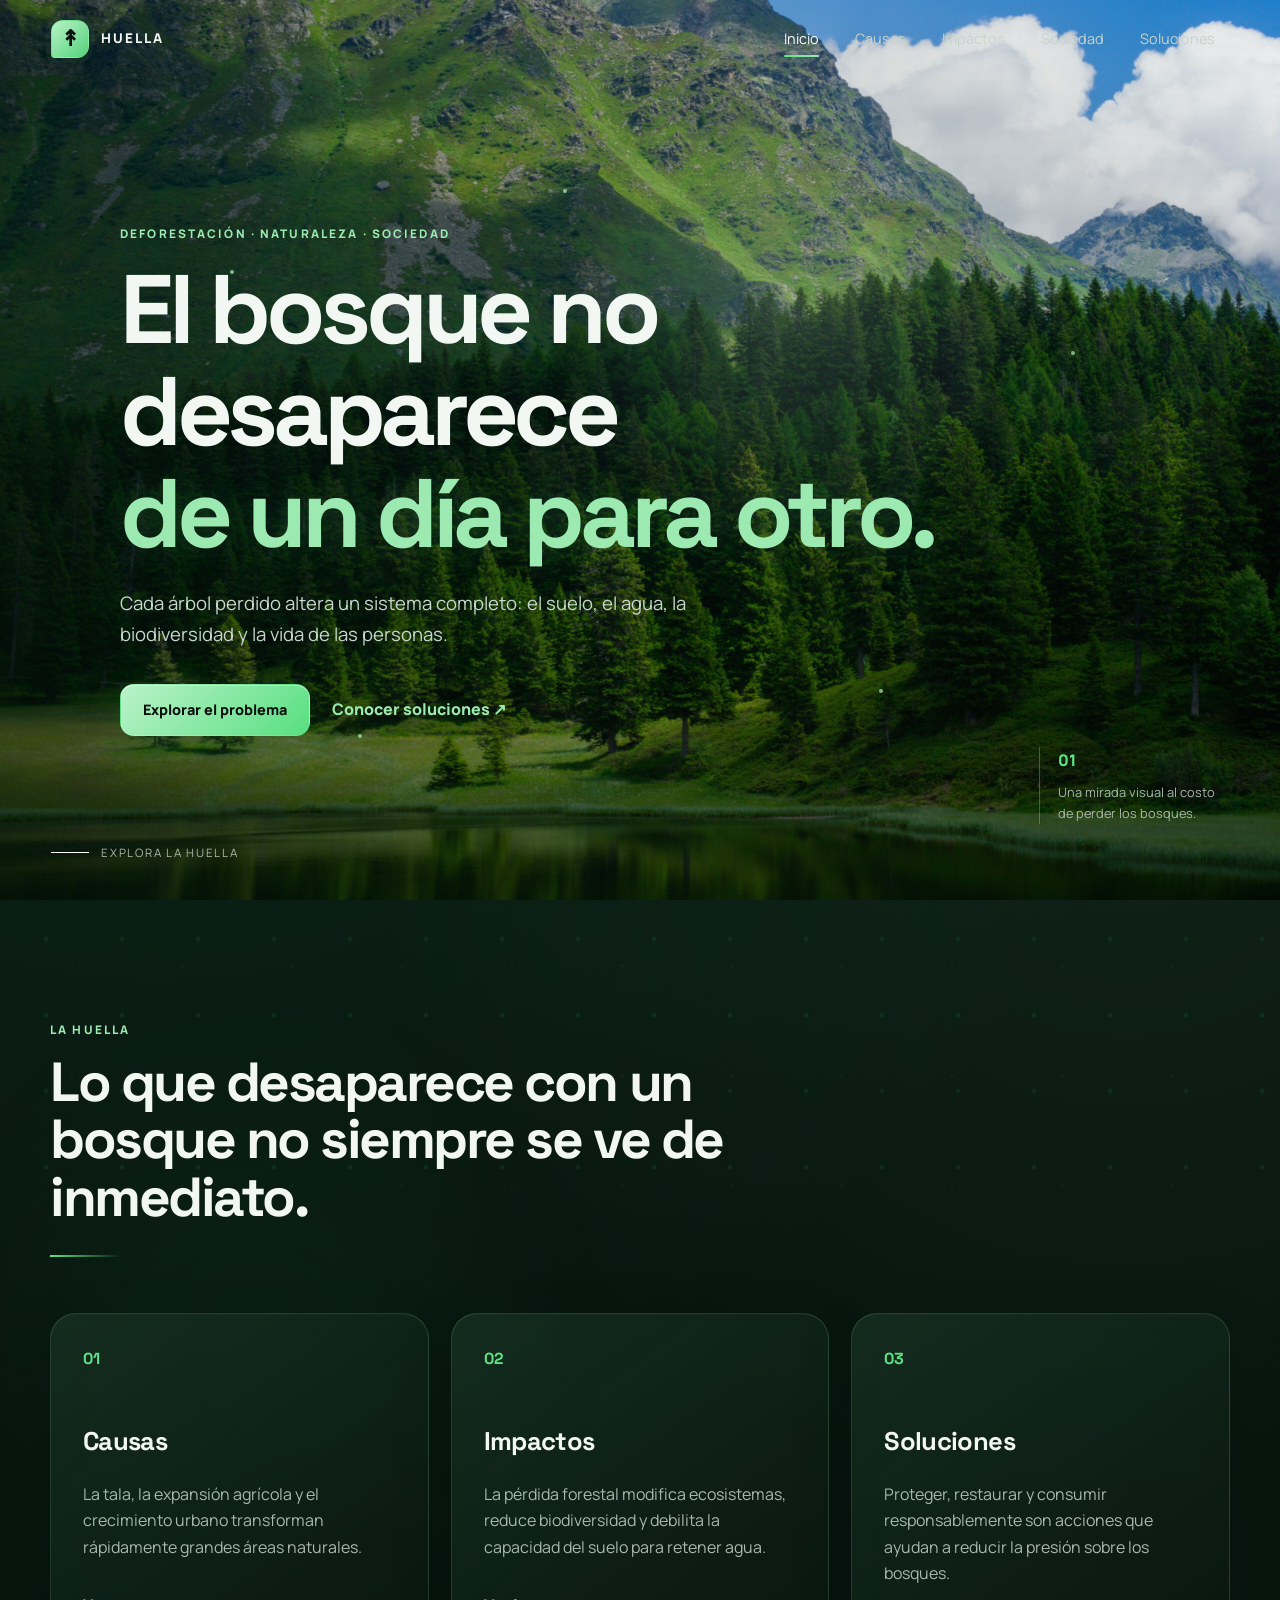
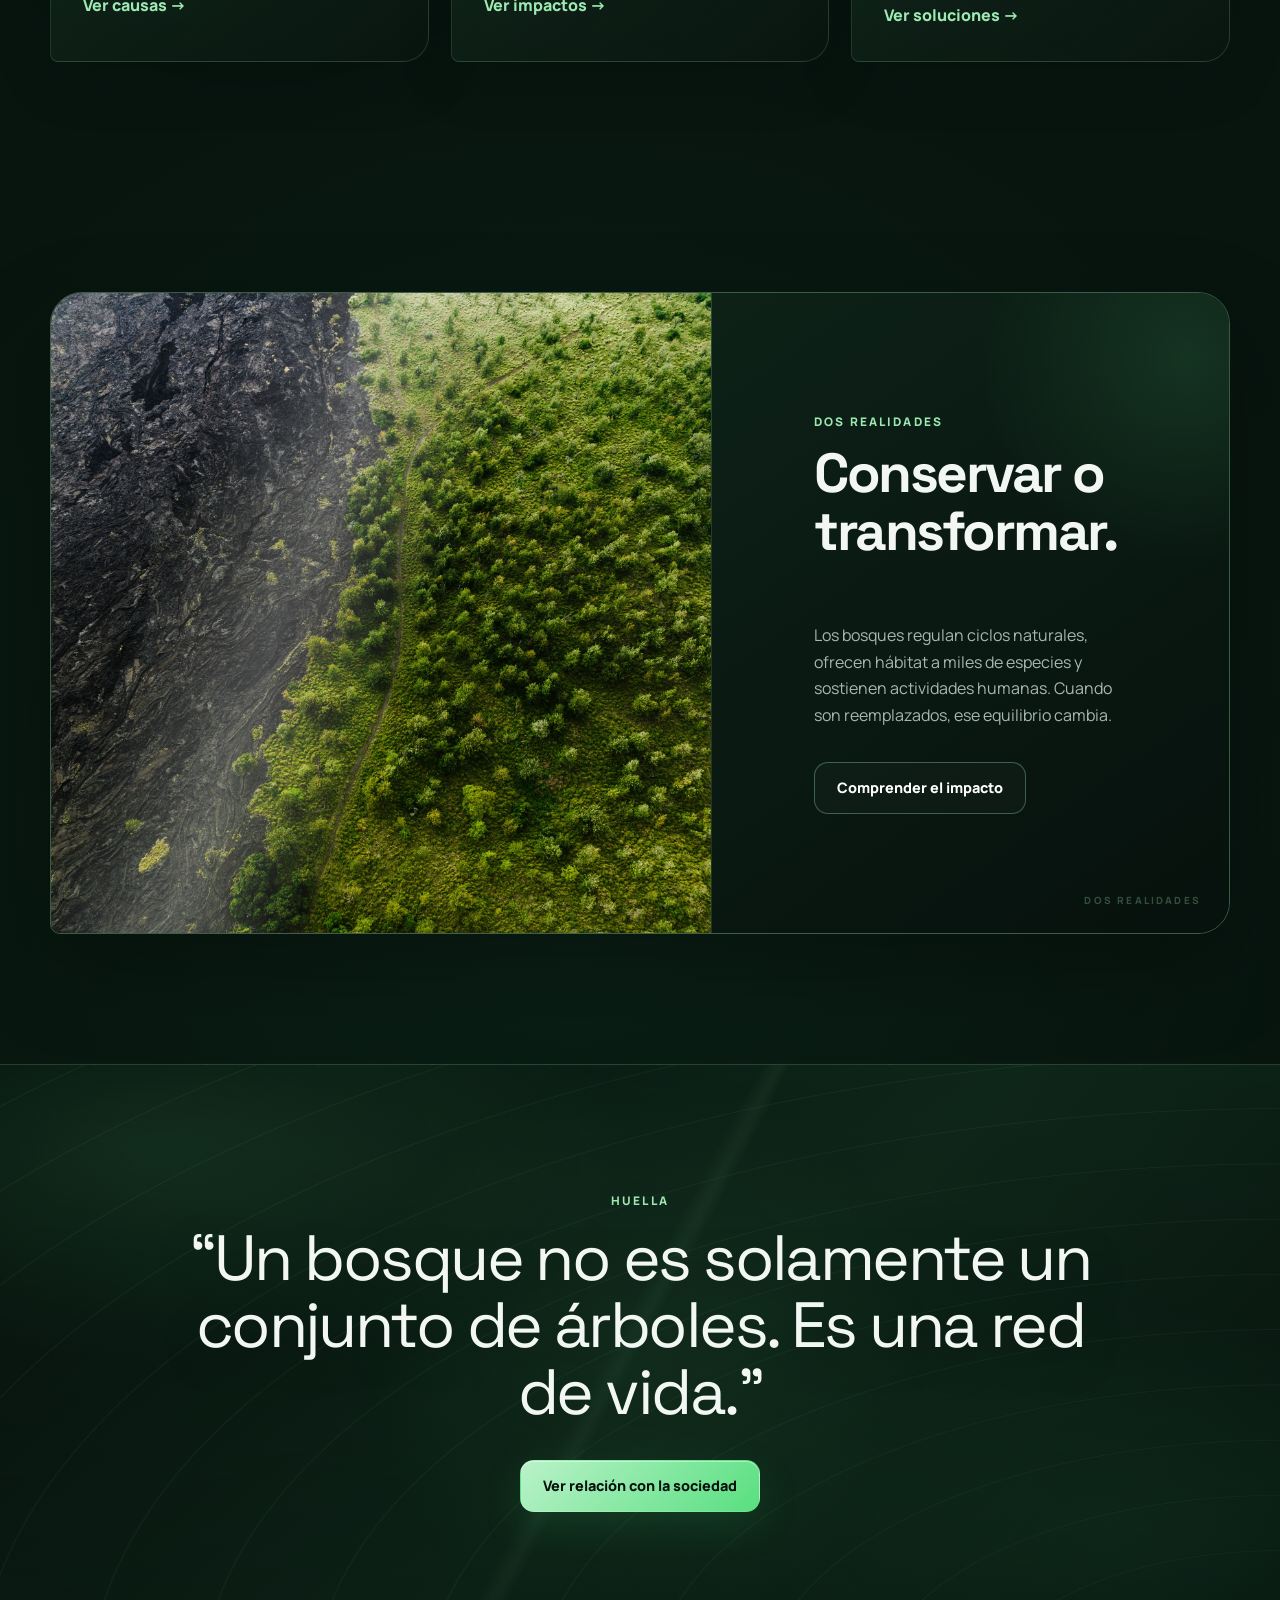
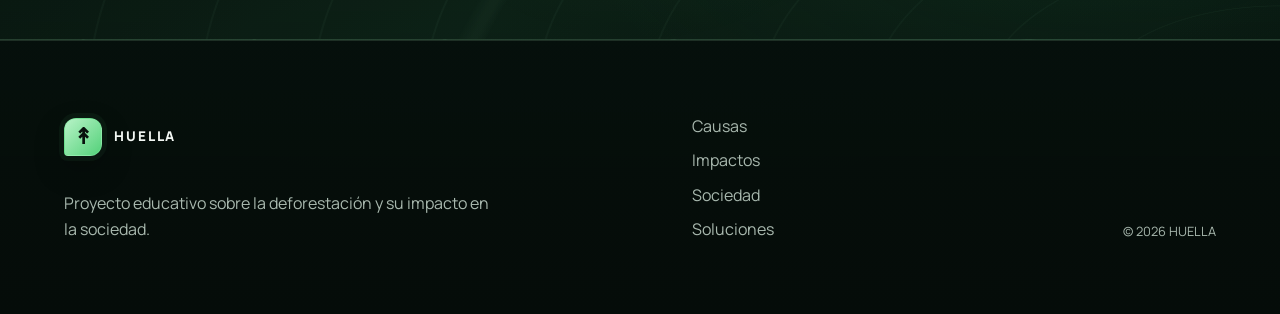
==== commit 73012747: "Interfaz movil" ====
--- a/index.html
+++ b/index.html
@@ -11,21 +11,21 @@
   <link rel="stylesheet" href="styles.css">
 </head>
 <body class="page-home">
-  <div class="page-transition"></div>
+  <a class="skip-link" href="#contenido">Saltar al contenido</a>
   <div class="reading-progress" id="readingProgress"></div>
 
   <header class="site-header" id="siteHeader">
     <a class="brand" href="index.html" aria-label="HUELLA - Inicio">
-      <span class="brand-mark">H</span>
+      <span class="brand-mark" aria-hidden="true">↟</span>
       <span class="brand-text">HUELLA</span>
     </a>
 
-    <button class="menu-toggle" id="menuToggle" aria-label="Abrir menú" aria-expanded="false">
+    <button class="menu-toggle" id="menuToggle" aria-controls="mainNav" aria-label="Abrir menú" aria-expanded="false">
       <span></span><span></span>
     </button>
 
-    <nav class="main-nav" id="mainNav">
-      <a class="nav-link active" href="index.html">Inicio</a>
+    <nav class="main-nav" id="mainNav" aria-label="Navegación principal">
+      <a class="nav-link active" aria-current="page" href="index.html">Inicio</a>
       <a class="nav-link" href="causas.html">Causas</a>
       <a class="nav-link" href="impactos.html">Impactos</a>
       <a class="nav-link" href="sociedad.html">Sociedad</a>
@@ -33,7 +33,7 @@
     </nav>
   </header>
 
-  <main>
+  <main id="contenido" tabindex="-1">
     <section class="hero hero-home">
       <div class="hero-bg parallax-layer" data-speed="0.18"></div>
       <div class="hero-overlay"></div>
@@ -46,8 +46,8 @@
       <div class="hero-content">
         <p class="eyebrow reveal-up">Deforestación · Naturaleza · Sociedad</p>
         <h1 class="hero-title reveal-up">
-          EL BOSQUE NO DESAPARECE
-          <span>DE UN DÍA PARA OTRO.</span>
+          El bosque no desaparece
+          <span>de un día para otro.</span>
         </h1>
         <p class="hero-copy reveal-up">
           Cada árbol perdido altera un sistema completo: el suelo, el agua,
@@ -66,7 +66,7 @@
 
       <div class="scroll-indicator" aria-hidden="true">
         <span></span>
-        <p>Desliza</p>
+        <p>Explora la huella</p>
       </div>
     </section>
 
@@ -103,10 +103,10 @@
     </section>
 
     <section class="split-showcase section">
-      <div class="split-image reveal-left">
-        <img src="Imagenes/doble.jpg" alt="Bosque verde y saludable">
+      <div class="split-image">
+        <img loading="lazy" decoding="async" src="Imagenes/doble.jpg" alt="Bosque verde y saludable">
       </div>
-      <div class="split-content reveal-right">
+      <div class="split-content">
         <p class="eyebrow">Dos realidades</p>
         <h2>Conservar o transformar.</h2>
         <p>
@@ -131,7 +131,7 @@
   <footer class="site-footer">
     <div>
       <a class="brand footer-brand" href="index.html">
-        <span class="brand-mark">H</span>
+        <span class="brand-mark" aria-hidden="true">↟</span>
         <span class="brand-text">HUELLA</span>
       </a>
       <p>Proyecto educativo sobre la deforestación y su impacto en la sociedad.</p>
@@ -142,7 +142,7 @@
       <a href="sociedad.html">Sociedad</a>
       <a href="soluciones.html">Soluciones</a>
     </div>
-    <p class="copyright">© <span id="year"></span> HUELLA</p>
+    <p class="copyright">© <span id="year">2026</span> HUELLA</p>
   </footer>
 
   <script src="script.js"></script>
--- a/styles.css
+++ b/styles.css
@@ -97,8 +97,7 @@
 p { color: var(--muted); }
 
 /* Ambient layers created by JS */
-.ambient-layer,
-.cursor-glow {
+.ambient-layer {
   position: fixed;
   pointer-events: none;
 }
@@ -122,18 +121,6 @@
 .ambient-orb:nth-child(1) { top: 8%; left: -180px; }
 .ambient-orb:nth-child(2) { top: 46%; right: -230px; animation-duration: 24s; animation-delay: -8s; }
 .ambient-orb:nth-child(3) { bottom: -250px; left: 38%; animation-duration: 28s; animation-delay: -12s; }
-
-.cursor-glow {
-  z-index: 9998;
-  width: 260px;
-  height: 260px;
-  border-radius: 50%;
-  background: radial-gradient(circle, rgba(94, 228, 134, .11), transparent 68%);
-  transform: translate(-50%, -50%);
-  opacity: 0;
-  transition: opacity .25s ease;
-  mix-blend-mode: screen;
-}
 
 /* Page transition */
 .page-transition {
@@ -431,52 +418,14 @@
   backdrop-filter: blur(12px);
 }
 
-.feature-panel::before,
-.impact-card::before,
-.social-card::before,
-.solution-item::before {
-  content: "";
-  position: absolute;
-  inset: 0;
-  border-radius: inherit;
-  padding: 1px;
-  background: linear-gradient(135deg, rgba(154,235,179,.45), transparent 32%, transparent 70%, rgba(89,214,126,.22));
-  -webkit-mask: linear-gradient(#000 0 0) content-box, linear-gradient(#000 0 0);
-  -webkit-mask-composite: xor;
-  mask-composite: exclude;
-  opacity: .55;
-  pointer-events: none;
-}
-
-.feature-panel::after,
-.impact-card::after,
-.social-card::after,
-.solution-item::after {
-  content: "";
-  position: absolute;
-  width: 160px;
-  height: 160px;
-  right: -80px;
-  top: -80px;
-  border-radius: 50%;
-  background: radial-gradient(circle, rgba(91, 224, 131, .18), transparent 68%);
-  opacity: 0;
-  transform: scale(.7);
-  transition: opacity .35s ease, transform .35s ease;
-}
-
 .feature-panel:hover,
 .impact-card:hover,
 .social-card:hover,
 .solution-item:hover {
-  border-color: rgba(136, 230, 164, .36);
+  border-color: var(--line-strong);
   transform: translateY(-7px);
-  box-shadow: 0 26px 75px rgba(0,0,0,.24), 0 0 0 1px rgba(105,222,139,.06);
-}
-.feature-panel:hover::after,
-.impact-card:hover::after,
-.social-card:hover::after,
-.solution-item:hover::after { opacity: 1; transform: scale(1); }
+  box-shadow: 0 26px 75px rgba(0,0,0,.24);
+}
 
 .feature-panel {
   min-height: 320px;
@@ -875,7 +824,6 @@
   .site-footer { grid-template-columns: 1fr; align-items: start; }
   .copyright { grid-column: auto; }
   .scroll-indicator { display: none; }
-  .cursor-glow { display: none; }
 }
 
 @media (prefers-reduced-motion: reduce) {
@@ -886,6 +834,215 @@
     transition-duration: .01ms !important;
   }
   .reveal, .reveal-left, .reveal-right, .reveal-up { opacity: 1; filter: none; transform: none; }
-  .split-image::after, .story-image::after, .human-image::after, .solution-highlight-image::after { display: none; }
   .split-showcase .split-image, .split-showcase .split-content { opacity: 1; filter: none; transform: none; }
 }
+
+/* Refinamientos profesionales sobre el lenguaje visual original */
+html { scroll-padding-top: calc(var(--header-h) + 22px); }
+:focus-visible { outline: 3px solid var(--green-soft); outline-offset: 5px; }
+.skip-link {
+  position: fixed; top: 10px; left: 14px; z-index: 20000;
+  padding: 11px 16px; border-radius: 10px;
+  background: var(--green-soft); color: #07110d; font-weight: 800;
+  transform: translateY(-160%); transition: transform .2s ease;
+}
+.skip-link:focus { transform: translateY(0); }
+.brand-mark { font-size: 1.35rem; transition: transform .35s ease, box-shadow .35s ease; }
+.brand:hover .brand-mark { transform: translateY(-2px) rotate(-8deg); box-shadow: 0 0 0 7px rgba(94,228,134,.08), 0 18px 38px rgba(0,0,0,.3); }
+.site-header.scrolled { box-shadow: 0 14px 44px rgba(0,0,0,.2); }
+.inner-hero-content h1, .hero-title { text-wrap: balance; }
+.inner-hero-content > p:last-child, .hero-copy { color: #c7d6cc; text-wrap: pretty; }
+.section-heading::after {
+  content: ""; display: block; width: 72px; height: 2px; margin-top: 28px;
+  background: linear-gradient(90deg, var(--green), transparent);
+}
+.section-heading.center::after { margin-inline: auto; }
+.story-row::before {
+  content: ""; position: absolute; left: 50%; top: -45px; width: 1px; height: 34px;
+  background: linear-gradient(transparent, var(--line-strong));
+}
+.story-row:first-of-type::before { display: none; }
+.btn { isolation: isolate; overflow: hidden; }
+.btn::before {
+  content: ""; position: absolute; z-index: -1; inset: 0;
+  background: linear-gradient(110deg, transparent 28%, rgba(255,255,255,.25) 48%, transparent 68%);
+  transform: translateX(-130%); transition: transform .65s cubic-bezier(.2,.65,.2,1);
+}
+.btn:hover::before { transform: translateX(130%); }
+.text-link span, .arrow-link span { transition: transform .3s cubic-bezier(.2,.65,.2,1); }
+.text-link:hover span, .arrow-link:hover span { transform: translate(6px,-2px); }
+.feature-panel, .impact-card, .social-card, .solution-item { isolation: isolate; }
+.image-badge { box-shadow: 0 10px 30px rgba(0,0,0,.24); }
+.hero-bg { background-image: url("Imagenes/b.jpg"), radial-gradient(circle at 72% 30%, #315f45, transparent 32%), linear-gradient(135deg,#07110d,#163d29); }
+.causes-hero .inner-hero-bg { background-image: url("Imagenes/huella.jpg"), radial-gradient(circle at 70% 35%, #315f45, transparent 34%), linear-gradient(135deg,#07110d,#173d2a); }
+.impacts-hero .inner-hero-bg { background-image: url("Imagenes/pagina2.jpg"), radial-gradient(circle at 68% 28%, #664a31, transparent 32%), linear-gradient(135deg,#07110d,#26382b); }
+.society-hero .inner-hero-bg { background-image: url("Imagenes/so.jpg"), radial-gradient(circle at 72% 30%, #536747, transparent 32%), linear-gradient(135deg,#07110d,#1d3828); }
+.solutions-hero .inner-hero-bg { background-image: url("Imagenes/recuperacion.jpg"), radial-gradient(circle at 70% 32%, #3f704d, transparent 34%), linear-gradient(135deg,#07110d,#173e28); }
+.quote-bg { background-image: url("Imagenes/hoja.jpg"), linear-gradient(135deg,#0b2117,#27573b); }
+.closing-bg { background-image: url("Imagenes/final.jpg"), linear-gradient(135deg,#07110d,#245537); }
+.next-impactos { background-image: url("Imagenes/causas.jpg"), linear-gradient(135deg,#07110d,#324c31); }
+.next-sociedad { background-image: url("Imagenes/impacto.jpg"), linear-gradient(135deg,#07110d,#39422b); }
+.next-soluciones { background-image: url("Imagenes/sociedad.jpg"), linear-gradient(135deg,#07110d,#254d36); }
+.media-fallback {
+  min-height: 280px;
+  background:
+    linear-gradient(135deg, rgba(94,228,134,.11), transparent 55%),
+    repeating-radial-gradient(ellipse at 100% 110%, transparent 0 52px, rgba(156,233,177,.08) 53px 54px, transparent 55px 85px),
+    linear-gradient(135deg,#0a1711,#183d2a);
+}
+.media-fallback::after { display: none !important; }
+body:not(.js) .reveal, body:not(.js) .reveal-left, body:not(.js) .reveal-right, body:not(.js) .reveal-up,
+body:not(.js) .split-showcase .split-image, body:not(.js) .split-showcase .split-content {
+  opacity: 1; filter: none; transform: none;
+}
+@media (max-width: 900px) {
+  .section-heading.center { text-align: left; }
+  .section-heading.center::after { margin-inline: 0; }
+  .story-row::before { display: none; }
+}
+@media (max-width: 620px) {
+  h1 { letter-spacing: -.045em; }
+  .feature-panel, .impact-card, .social-card { border-radius: 20px 20px 20px 7px; }
+  .hero-actions { align-items: flex-start; }
+}
+
+/* Pausas visuales entre bloques fotográficos */
+.split-showcase {
+  width: min(var(--container), calc(100% - 96px));
+  min-height: 640px;
+  margin: 110px auto 130px;
+  border: 1px solid var(--line-strong);
+  border-radius: 32px 32px 32px 10px;
+  overflow: hidden;
+  box-shadow: 0 34px 90px rgba(0,0,0,.28);
+}
+.split-showcase .split-image { min-height: 640px; }
+.split-showcase .split-content {
+  position: relative;
+  background:
+    radial-gradient(circle at 92% 10%, rgba(94,228,134,.12), transparent 28%),
+    linear-gradient(145deg, #0d2117, #07110d);
+}
+.split-showcase .split-content::after {
+  content: "DOS REALIDADES";
+  position: absolute;
+  right: 28px;
+  bottom: 24px;
+  color: rgba(156,233,177,.28);
+  font-size: .62rem;
+  font-weight: 800;
+  letter-spacing: .22em;
+}
+.quote-section {
+  min-height: 64svh;
+  border-top: 1px solid var(--line);
+  border-bottom: 1px solid var(--line);
+  background:
+    radial-gradient(ellipse at 12% 15%, rgba(94,228,134,.13), transparent 30%),
+    radial-gradient(ellipse at 88% 82%, rgba(31,107,69,.24), transparent 34%),
+    repeating-radial-gradient(ellipse at 100% 110%, transparent 0 70px, rgba(156,233,177,.05) 71px 72px, transparent 73px 112px),
+    linear-gradient(135deg, #07110d, #10291c 55%, #09150f);
+}
+.quote-section .quote-bg {
+  inset: 0;
+  transform: none !important;
+  background:
+    linear-gradient(118deg, transparent 0 48%, rgba(156,233,177,.05) 49% 49.3%, transparent 50%),
+    radial-gradient(circle at 50% 50%, rgba(94,228,134,.07), transparent 42%);
+  opacity: 1;
+}
+.quote-section .quote-overlay { background: linear-gradient(180deg, rgba(4,12,8,.08), rgba(4,12,8,.28)); }
+.quote-section blockquote { max-width: 980px; text-shadow: 0 12px 40px rgba(0,0,0,.25); }
+.solution-highlight {
+  width: min(var(--container), calc(100% - 96px));
+  min-height: 640px;
+  margin: 110px auto 130px;
+  border: 1px solid var(--line-strong);
+  border-radius: 32px 32px 10px 32px;
+  overflow: hidden;
+  box-shadow: 0 34px 90px rgba(0,0,0,.28);
+}
+.solution-highlight .solution-highlight-image { min-height: 640px; }
+.solution-highlight .solution-highlight-copy {
+  position: relative;
+  background:
+    radial-gradient(circle at 88% 12%, rgba(94,228,134,.13), transparent 28%),
+    linear-gradient(145deg, #0d2117, #07110d);
+}
+.solution-highlight .solution-highlight-copy::after {
+  content: "RESTAURAR · PROTEGER · CONSERVAR";
+  position: absolute;
+  left: clamp(28px, 7vw, 105px);
+  bottom: 28px;
+  color: rgba(156,233,177,.28);
+  font-size: .6rem;
+  font-weight: 800;
+  letter-spacing: .18em;
+}
+.closing-section { border-top: 1px solid var(--line-strong); }
+@media (max-width: 900px) {
+  .split-showcase, .solution-highlight {
+    width: min(var(--container), calc(100% - 48px));
+    margin-block: 80px 100px;
+    border-radius: 26px 26px 26px 8px;
+  }
+  .split-showcase .split-image,
+  .solution-highlight .solution-highlight-image { min-height: 480px; }
+}
+@media (max-width: 620px) {
+  .split-showcase, .solution-highlight {
+    width: calc(100% - 32px);
+    margin-block: 56px 72px;
+    border-radius: 20px 20px 20px 7px;
+  }
+  .split-showcase .split-image,
+  .solution-highlight .solution-highlight-image { min-height: 360px; }
+  .split-showcase .split-content,
+  .solution-highlight .solution-highlight-copy { padding-bottom: 78px; }
+  .split-showcase .split-content::after { right: 22px; bottom: 20px; }
+  .solution-highlight .solution-highlight-copy::after { left: 24px; bottom: 22px; max-width: 260px; }
+  .quote-section { min-height: 58svh; }
+}
+
+/* Estabilidad visual sobre fotografías */
+.split-image,
+.story-image,
+.human-image,
+.solution-highlight-image,
+.full-image-statement,
+.hero-bg,
+.inner-hero-bg,
+.quote-bg,
+.closing-bg,
+.next-page-bg {
+  backface-visibility: hidden;
+  -webkit-backface-visibility: hidden;
+  transform-style: preserve-3d;
+}
+.story-image img,
+.human-image img,
+.solution-highlight-image img,
+.full-image-statement img {
+  backface-visibility: hidden;
+  -webkit-backface-visibility: hidden;
+  user-select: none;
+  -webkit-user-drag: none;
+  pointer-events: none;
+}
+/* Cursor original del primer diseño */
+.cursor-glow {
+  position: fixed;
+  pointer-events: none;
+  z-index: 9998;
+  width: 260px;
+  height: 260px;
+  border-radius: 50%;
+  background: radial-gradient(circle, rgba(94, 228, 134, .11), transparent 68%);
+  transform: translate(-50%, -50%);
+  opacity: 0;
+  transition: opacity .25s ease;
+  mix-blend-mode: screen;
+}
+@media (max-width: 620px), (pointer: coarse), (prefers-reduced-motion: reduce) {
+  .cursor-glow { display: none; }
+}
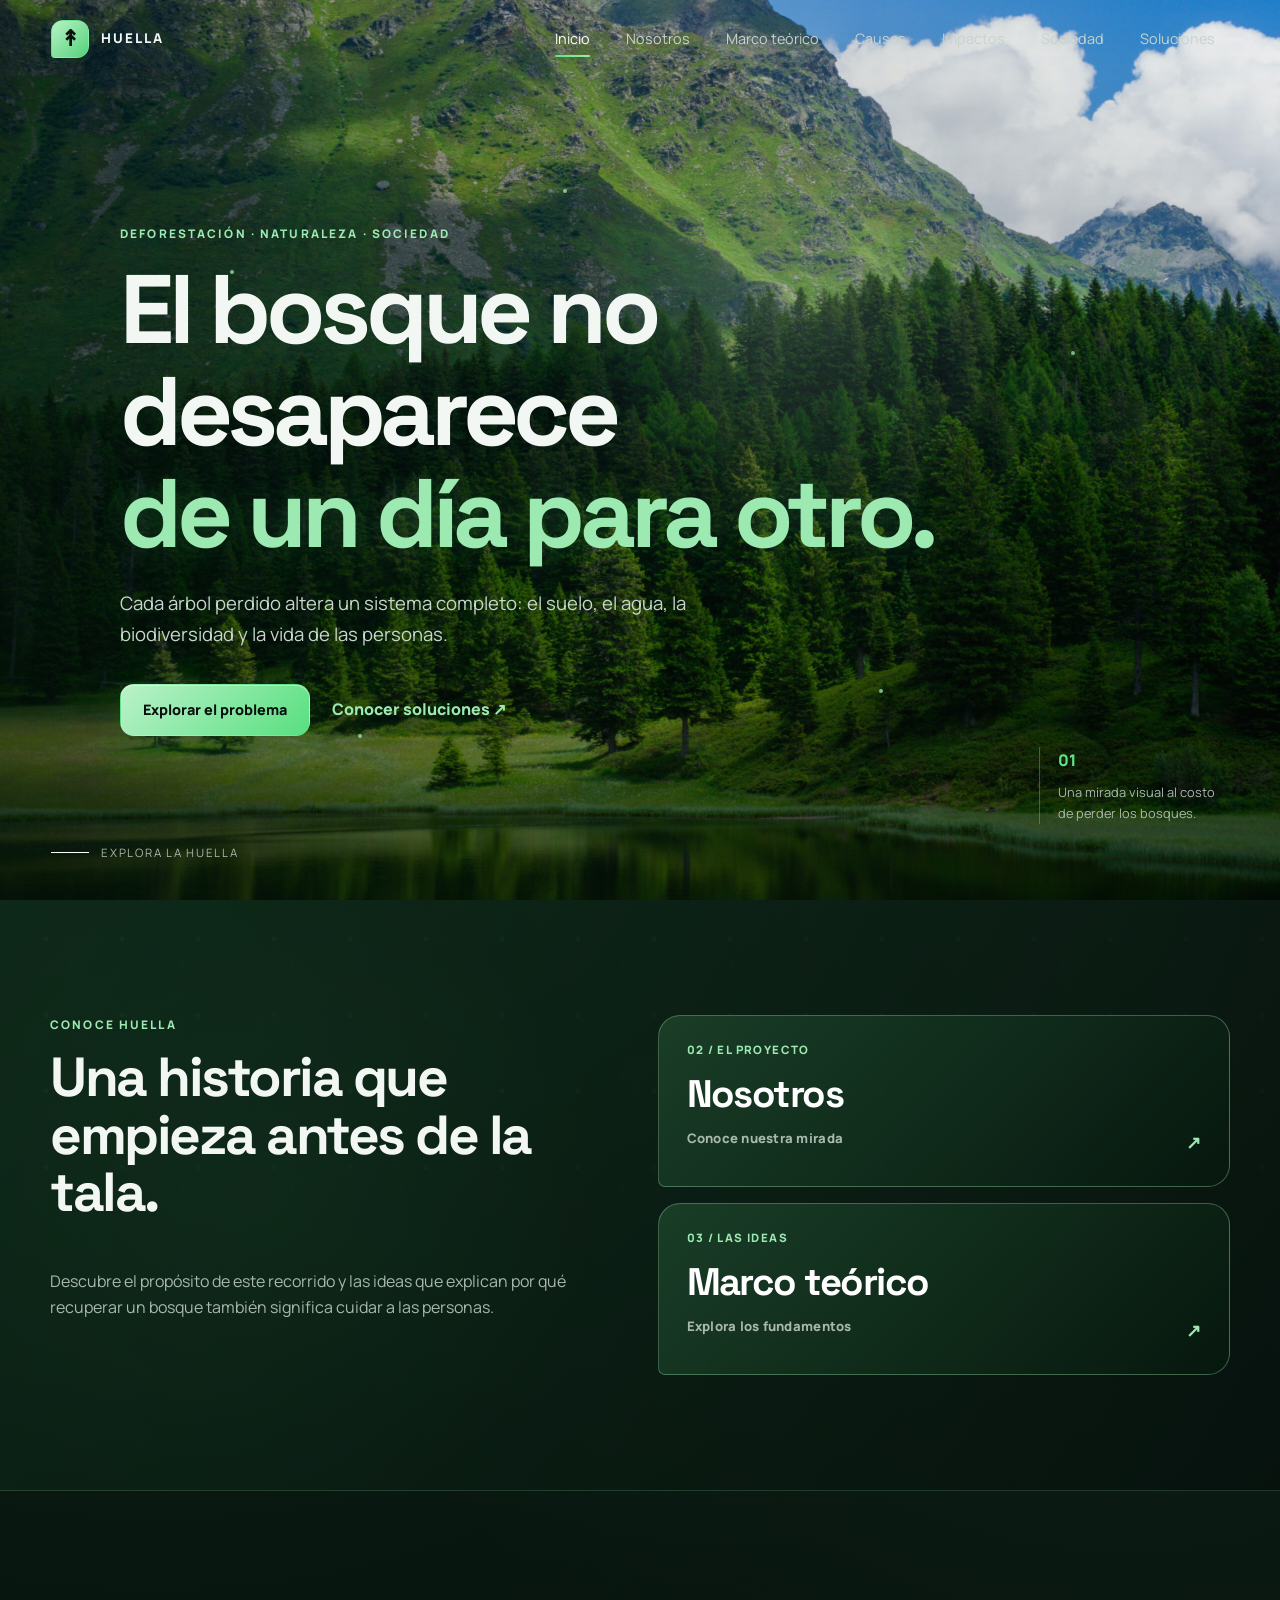
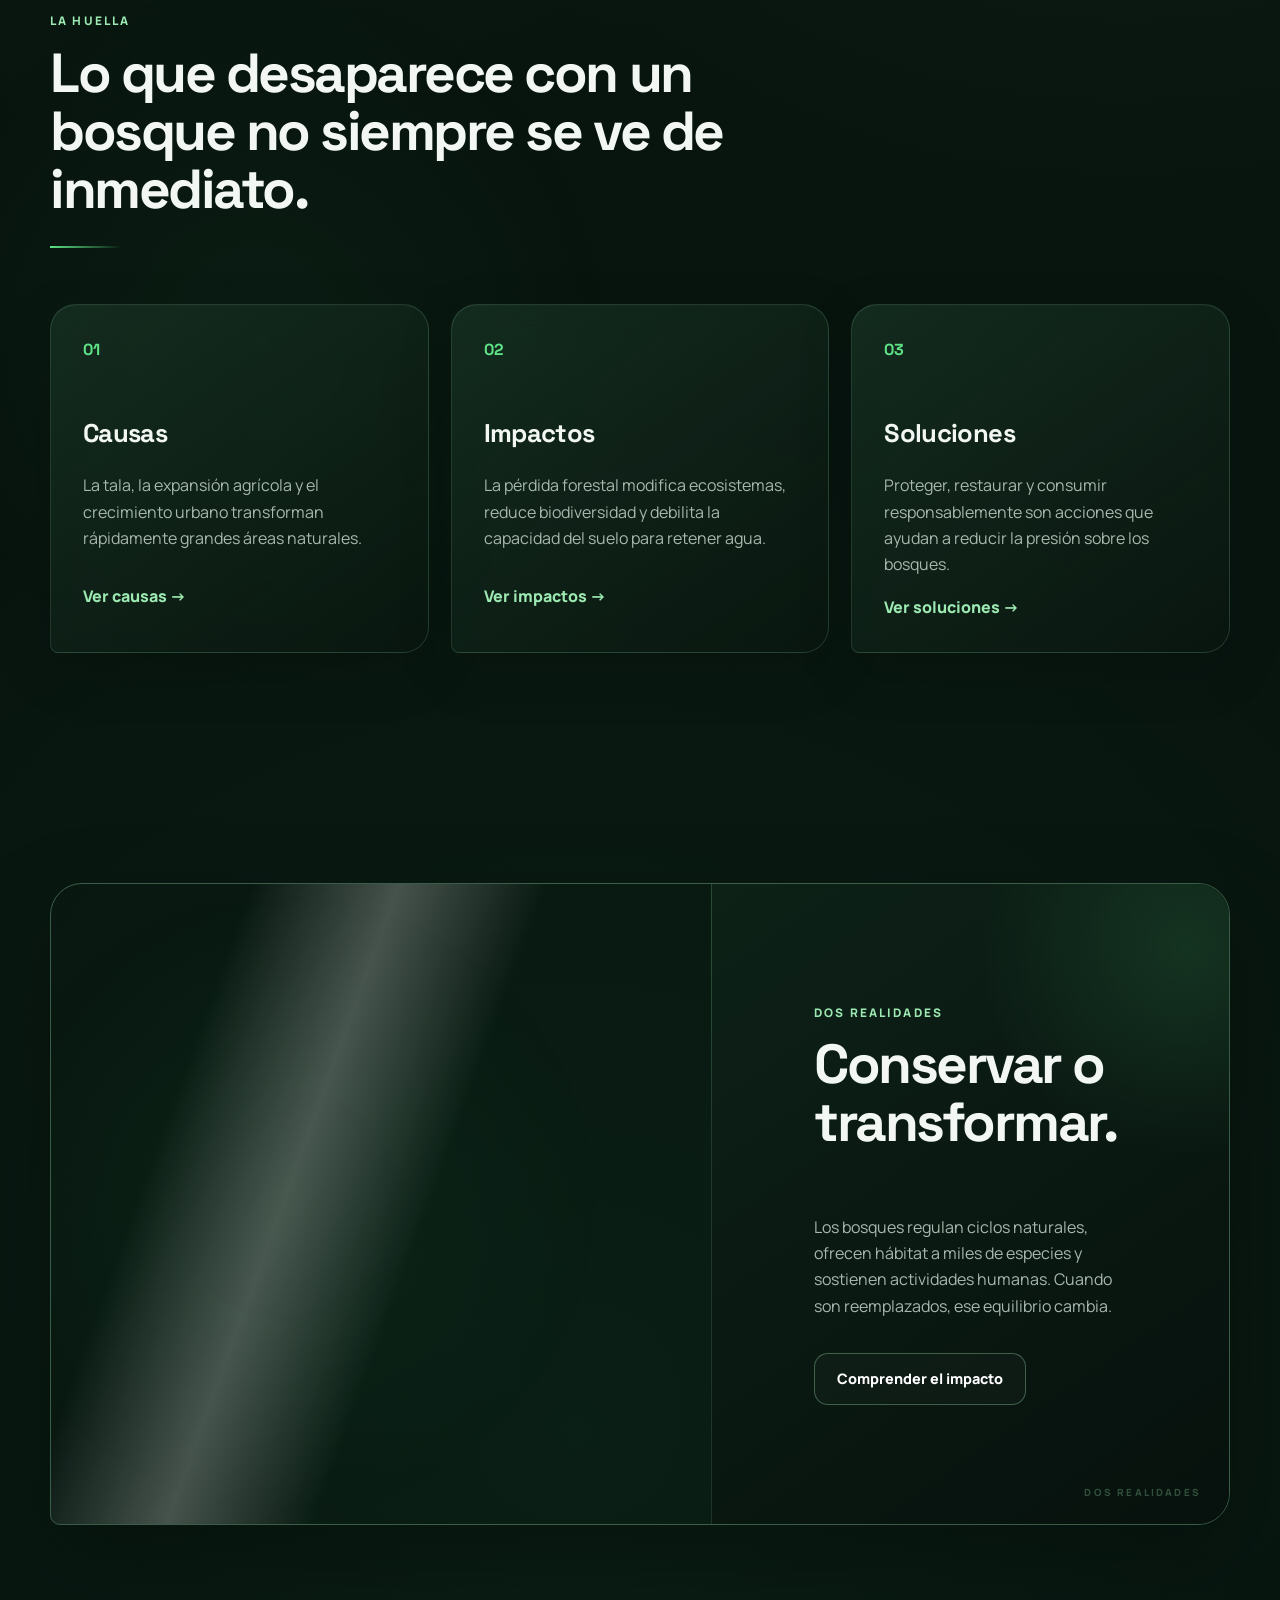
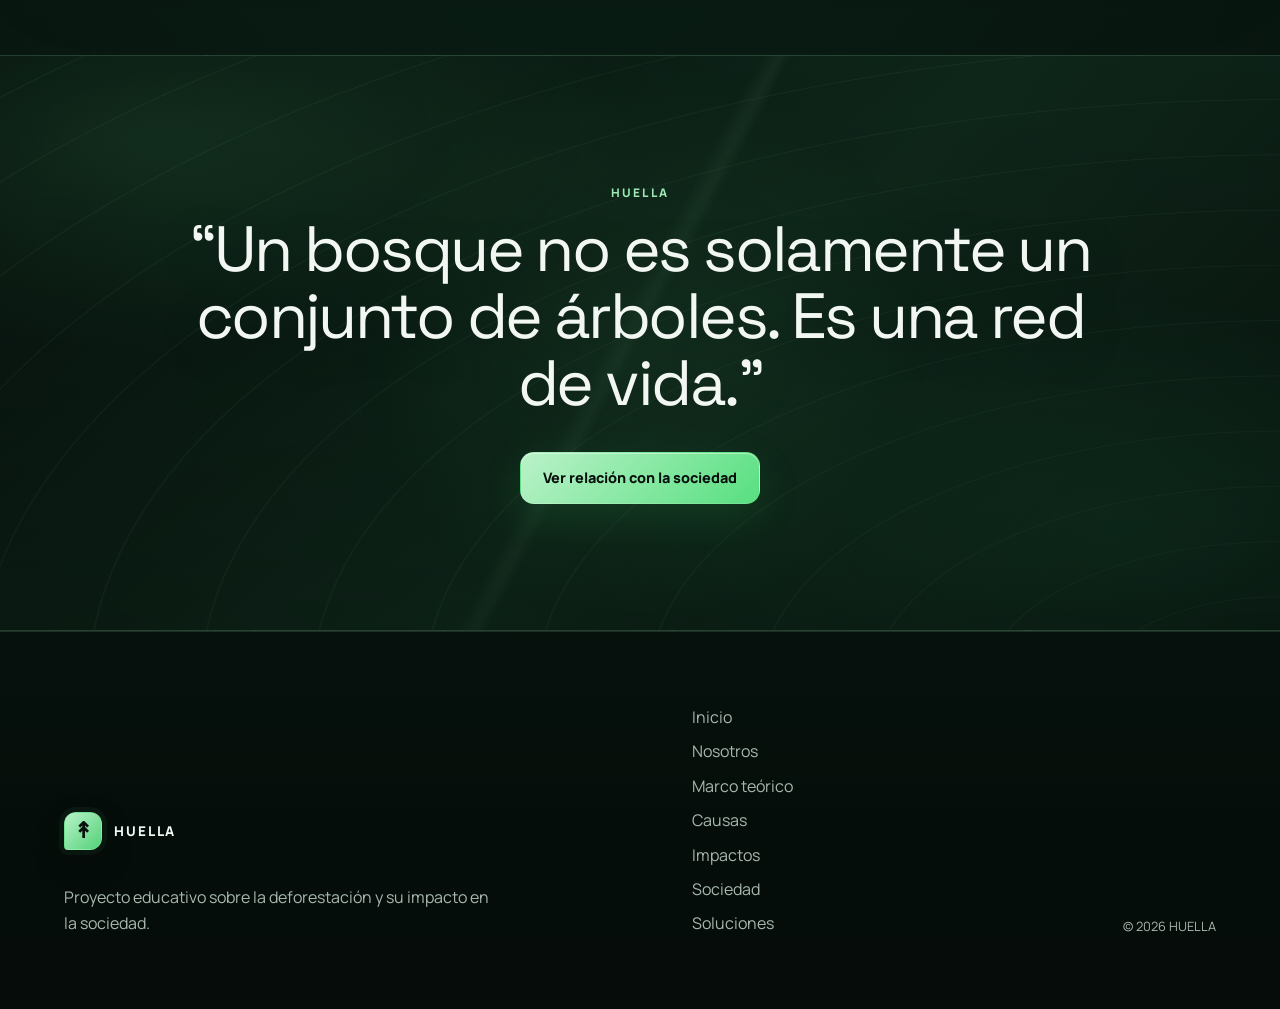
==== commit 07ac598b: "Add Nosotros and Marco teórico chapters" ====
--- a/index.html
+++ b/index.html
@@ -26,6 +26,8 @@
 
     <nav class="main-nav" id="mainNav" aria-label="Navegación principal">
       <a class="nav-link active" aria-current="page" href="index.html">Inicio</a>
+      <a class="nav-link" href="nosotros.html">Nosotros</a>
+      <a class="nav-link" href="marco-teorico.html">Marco teórico</a>
       <a class="nav-link" href="causas.html">Causas</a>
       <a class="nav-link" href="impactos.html">Impactos</a>
       <a class="nav-link" href="sociedad.html">Sociedad</a>
@@ -67,6 +69,20 @@
       <div class="scroll-indicator" aria-hidden="true">
         <span></span>
         <p>Explora la huella</p>
+      </div>
+    </section>
+
+    <section class="section home-route-section" aria-labelledby="homeRouteTitle">
+      <div class="container home-route-grid">
+        <div class="home-route-copy reveal-left">
+          <p class="eyebrow">Conoce HUELLA</p>
+          <h2 id="homeRouteTitle">Una historia que empieza antes de la tala.</h2>
+          <p>Descubre el propósito de este recorrido y las ideas que explican por qué recuperar un bosque también significa cuidar a las personas.</p>
+        </div>
+        <div class="home-route-links reveal-right">
+          <a class="home-route-card page-link" href="nosotros.html"><span>02 / EL PROYECTO</span><strong>Nosotros</strong><span>Conoce nuestra mirada <b aria-hidden="true">↗</b></span></a>
+          <a class="home-route-card page-link" href="marco-teorico.html"><span>03 / LAS IDEAS</span><strong>Marco teórico</strong><span>Explora los fundamentos <b aria-hidden="true">↗</b></span></a>
+        </div>
       </div>
     </section>
 
@@ -136,12 +152,7 @@
       </a>
       <p>Proyecto educativo sobre la deforestación y su impacto en la sociedad.</p>
     </div>
-    <div class="footer-links">
-      <a href="causas.html">Causas</a>
-      <a href="impactos.html">Impactos</a>
-      <a href="sociedad.html">Sociedad</a>
-      <a href="soluciones.html">Soluciones</a>
-    </div>
+    <div class="footer-links"><a href="index.html">Inicio</a><a href="nosotros.html">Nosotros</a><a href="marco-teorico.html">Marco teórico</a><a href="causas.html">Causas</a><a href="impactos.html">Impactos</a><a href="sociedad.html">Sociedad</a><a href="soluciones.html">Soluciones</a></div>
     <p class="copyright">© <span id="year">2026</span> HUELLA</p>
   </footer>
 
--- a/styles.css
+++ b/styles.css
@@ -730,7 +730,7 @@
   .hero-side-note { display: none; }
 }
 
-@media (max-width: 900px) {
+@media (max-width: 1050px) {
   :root { --header-h: 72px; }
   .section { padding: 90px 0; }
   .menu-toggle { display: block; position: relative; z-index: 4; }
@@ -740,6 +740,8 @@
     left: 0;
     right: 0;
     min-height: 100svh;
+    max-height: 100svh;
+    overflow-y: auto;
     padding: 120px 28px 40px;
     flex-direction: column;
     align-items: stretch;
@@ -768,6 +770,8 @@
   .main-nav.open .nav-link:nth-child(3) { transition-delay: .18s; }
   .main-nav.open .nav-link:nth-child(4) { transition-delay: .23s; }
   .main-nav.open .nav-link:nth-child(5) { transition-delay: .28s; }
+  .main-nav.open .nav-link:nth-child(6) { transition-delay: .33s; }
+  .main-nav.open .nav-link:nth-child(7) { transition-delay: .38s; }
   .nav-link::after { left: 0; right: auto; width: 70px; bottom: 5px; }
 
   .intro-grid,
@@ -895,7 +899,7 @@
 body:not(.js) .split-showcase .split-image, body:not(.js) .split-showcase .split-content {
   opacity: 1; filter: none; transform: none;
 }
-@media (max-width: 900px) {
+@media (max-width: 1050px) {
   .section-heading.center { text-align: left; }
   .section-heading.center::after { margin-inline: 0; }
   .story-row::before { display: none; }
@@ -980,7 +984,7 @@
   letter-spacing: .18em;
 }
 .closing-section { border-top: 1px solid var(--line-strong); }
-@media (max-width: 900px) {
+@media (max-width: 1050px) {
   .split-showcase, .solution-highlight {
     width: min(var(--container), calc(100% - 48px));
     margin-block: 80px 100px;
@@ -1046,3 +1050,128 @@
 @media (max-width: 620px), (pointer: coarse), (prefers-reduced-motion: reduce) {
   .cursor-glow { display: none; }
 }
+
+/* Nuevos capítulos: Nosotros y Marco teórico */
+.about-hero .inner-hero-bg {
+  background-image: url("Imagenes/bosque.jpg"), linear-gradient(135deg, #07110d, #1b432b);
+}
+.theory-hero .inner-hero-bg {
+  background-image: url("Imagenes/refo.jpg"), linear-gradient(135deg, #07110d, #245537);
+}
+.next-theory { background-image: url("Imagenes/refo.jpg"), linear-gradient(135deg, #07110d, #245537); }
+.next-causes { background-image: url("Imagenes/causas.jpg"), linear-gradient(135deg, #07110d, #39422b); }
+.accent-word { color: var(--green-soft); }
+
+.home-route-section {
+  padding-block: clamp(76px, 9vw, 120px);
+  border-bottom: 1px solid var(--line);
+  background: linear-gradient(120deg, rgba(17, 48, 29, .55), rgba(6, 16, 12, .72));
+}
+.home-route-grid, .about-intro-grid, .theory-opening-grid {
+  display: grid;
+  grid-template-columns: .95fr 1.05fr;
+  gap: clamp(38px, 7vw, 100px);
+  align-items: start;
+}
+.home-route-copy h2 { max-width: 650px; }
+.home-route-copy > p:last-child { max-width: 560px; }
+.home-route-links { display: grid; gap: 16px; }
+.home-route-card {
+  display: grid;
+  gap: 8px;
+  min-height: 172px;
+  padding: 24px 28px;
+  border: 1px solid var(--line-strong);
+  border-radius: 22px 22px 22px 7px;
+  background: linear-gradient(135deg, rgba(29, 68, 43, .85), rgba(8, 25, 15, .88));
+  transition: transform .35s ease, border-color .35s ease, background .35s ease;
+}
+.home-route-card:hover { transform: translateX(7px); border-color: var(--green-soft); }
+.home-route-card > span { display: flex; justify-content: space-between; color: var(--green-soft); font-size: .72rem; font-weight: 800; letter-spacing: .12em; text-transform: uppercase; }
+.home-route-card > span:last-child { color: var(--muted); letter-spacing: .02em; text-transform: none; font-size: .82rem; }
+.home-route-card strong { color: #fff; font: 700 clamp(1.75rem, 3vw, 2.55rem)/1.12 "Space Grotesk", sans-serif; letter-spacing: -.04em; }
+.home-route-card b { font-size: 1.1rem; color: var(--green-soft); }
+
+.about-intro-copy, .theory-opening-copy { padding-top: 45px; font-size: 1.06rem; }
+.about-intro-copy p, .theory-opening-copy p { max-width: 620px; }
+.about-intro-copy .text-link { display: inline-block; margin-top: 12px; }
+.about-pillars { display: grid; grid-template-columns: repeat(3, 1fr); gap: 22px; }
+.about-pillars .feature-panel { display: flex; flex-direction: column; min-height: 350px; }
+.about-pillars .feature-panel h3 { margin: auto 0 14px; padding-top: 44px; }
+.about-pillars .feature-panel p { min-height: 0; margin-top: 0; }
+.about-pillars .arrow-link { margin-top: auto; }
+.about-statement-grid { display: grid; grid-template-columns: 1fr 1fr; align-items: center; gap: clamp(40px, 8vw, 110px); }
+.about-statement-image { position: relative; min-height: 530px; overflow: hidden; border: 1px solid var(--line-strong); border-radius: 30px 30px 8px 30px; box-shadow: var(--shadow); }
+.about-statement-image img { width: 100%; height: 100%; min-height: 530px; object-fit: cover; }
+.about-statement-copy h2 { max-width: 620px; }
+.about-statement-copy p:not(.eyebrow) { max-width: 590px; }
+.about-statement-copy .btn { margin-top: 20px; }
+
+.theory-opening { border-bottom: 1px solid var(--line); }
+.theory-index { display: flex; flex-wrap: wrap; gap: 10px; margin-top: 28px; }
+.theory-index a {
+  padding: 9px 13px;
+  border: 1px solid var(--line-strong);
+  border-radius: 999px;
+  color: var(--green-soft);
+  font-size: .78rem;
+  font-weight: 800;
+  transition: background .25s ease, border-color .25s ease;
+}
+.theory-index a:hover { background: rgba(94, 228, 134, .1); border-color: var(--green-soft); }
+.theory-chapters { padding-block: 32px 120px; }
+.theory-chapter {
+  display: grid;
+  grid-template-columns: .95fr 1.05fr;
+  gap: clamp(38px, 8vw, 120px);
+  padding: clamp(60px, 7vw, 100px) 0;
+  border-bottom: 1px solid var(--line-strong);
+  scroll-margin-top: 110px;
+}
+.theory-chapter-heading { position: relative; padding-top: 60px; }
+.theory-number { position: absolute; top: -35px; left: 0; color: rgba(94, 228, 134, .13); font: 700 clamp(6rem, 12vw, 11rem)/1 "Space Grotesk", sans-serif; letter-spacing: -.07em; }
+.theory-chapter-heading .eyebrow, .theory-chapter-heading h2 { position: relative; }
+.theory-chapter-heading h2 { max-width: 580px; font-size: clamp(2.3rem, 4vw, 4.2rem); }
+.theory-chapter-body { padding: 36px; border: 1px solid var(--line); border-radius: 24px 24px 24px 7px; background: rgba(20, 50, 32, .48); }
+.theory-chapter-body p:first-child { margin-top: 0; }
+.theory-chapter-body p { color: #d1dfd5; font-size: 1.03rem; }
+.theory-chapter-body p:last-of-type { margin-bottom: 26px; }
+.source-tag { display: inline-block; padding-top: 14px; border-top: 1px solid var(--line-strong); color: var(--green-soft); font-size: .76rem; font-weight: 800; letter-spacing: .08em; text-transform: uppercase; }
+.theory-synthesis-grid { display: grid; grid-template-columns: .85fr 1.15fr; align-items: center; gap: clamp(50px, 9vw, 130px); }
+.theory-synthesis-art {
+  min-height: 450px;
+  position: relative;
+  display: grid;
+  place-items: center;
+  border: 1px solid var(--line-strong);
+  border-radius: 36px 36px 8px 36px;
+  background: radial-gradient(circle, rgba(94, 228, 134, .23), transparent 46%), repeating-radial-gradient(circle, transparent 0 54px, rgba(156, 233, 177, .16) 55px 56px, transparent 57px 95px), linear-gradient(135deg, #143c27, #07140d);
+  overflow: hidden;
+}
+.theory-synthesis-art strong { color: #e5f7e8; font: 700 clamp(3rem, 5vw, 5.2rem)/.9 "Space Grotesk", sans-serif; letter-spacing: -.07em; text-align: center; }
+.theory-synthesis-art span { position: absolute; color: var(--green-soft); font-size: .8rem; font-weight: 800; }
+.theory-synthesis-art span:nth-child(1) { top: 10%; left: 14%; }
+.theory-synthesis-art span:nth-child(2) { top: 16%; right: 16%; }
+.theory-synthesis-art span:nth-child(3) { bottom: 13%; left: 18%; }
+.theory-synthesis-art span:nth-child(4) { bottom: 11%; right: 16%; }
+.theory-synthesis-grid h2 { max-width: 680px; }
+.theory-synthesis-grid p:not(.eyebrow) { max-width: 620px; }
+.theory-source-note { padding: 18px 0 0 18px; border-left: 2px solid var(--green); font-size: .83rem; }
+
+@media (max-width: 1050px) {
+  .home-route-grid, .about-intro-grid, .theory-opening-grid, .about-statement-grid, .theory-chapter, .theory-synthesis-grid { grid-template-columns: 1fr; }
+  .about-intro-copy, .theory-opening-copy { padding-top: 0; }
+  .about-pillars { grid-template-columns: 1fr; }
+  .about-pillars .feature-panel { min-height: 260px; }
+  .about-statement-image, .about-statement-image img { min-height: 440px; }
+  .theory-chapter { gap: 22px; }
+  .theory-chapter-heading { padding-top: 46px; }
+  .theory-synthesis-art { min-height: 370px; }
+}
+@media (max-width: 620px) {
+  .home-route-card { min-height: 150px; }
+  .about-statement-image, .about-statement-image img { min-height: 350px; }
+  .theory-chapters { padding-bottom: 70px; }
+  .theory-chapter-body { padding: 25px; }
+  .theory-synthesis-art { min-height: 310px; }
+}
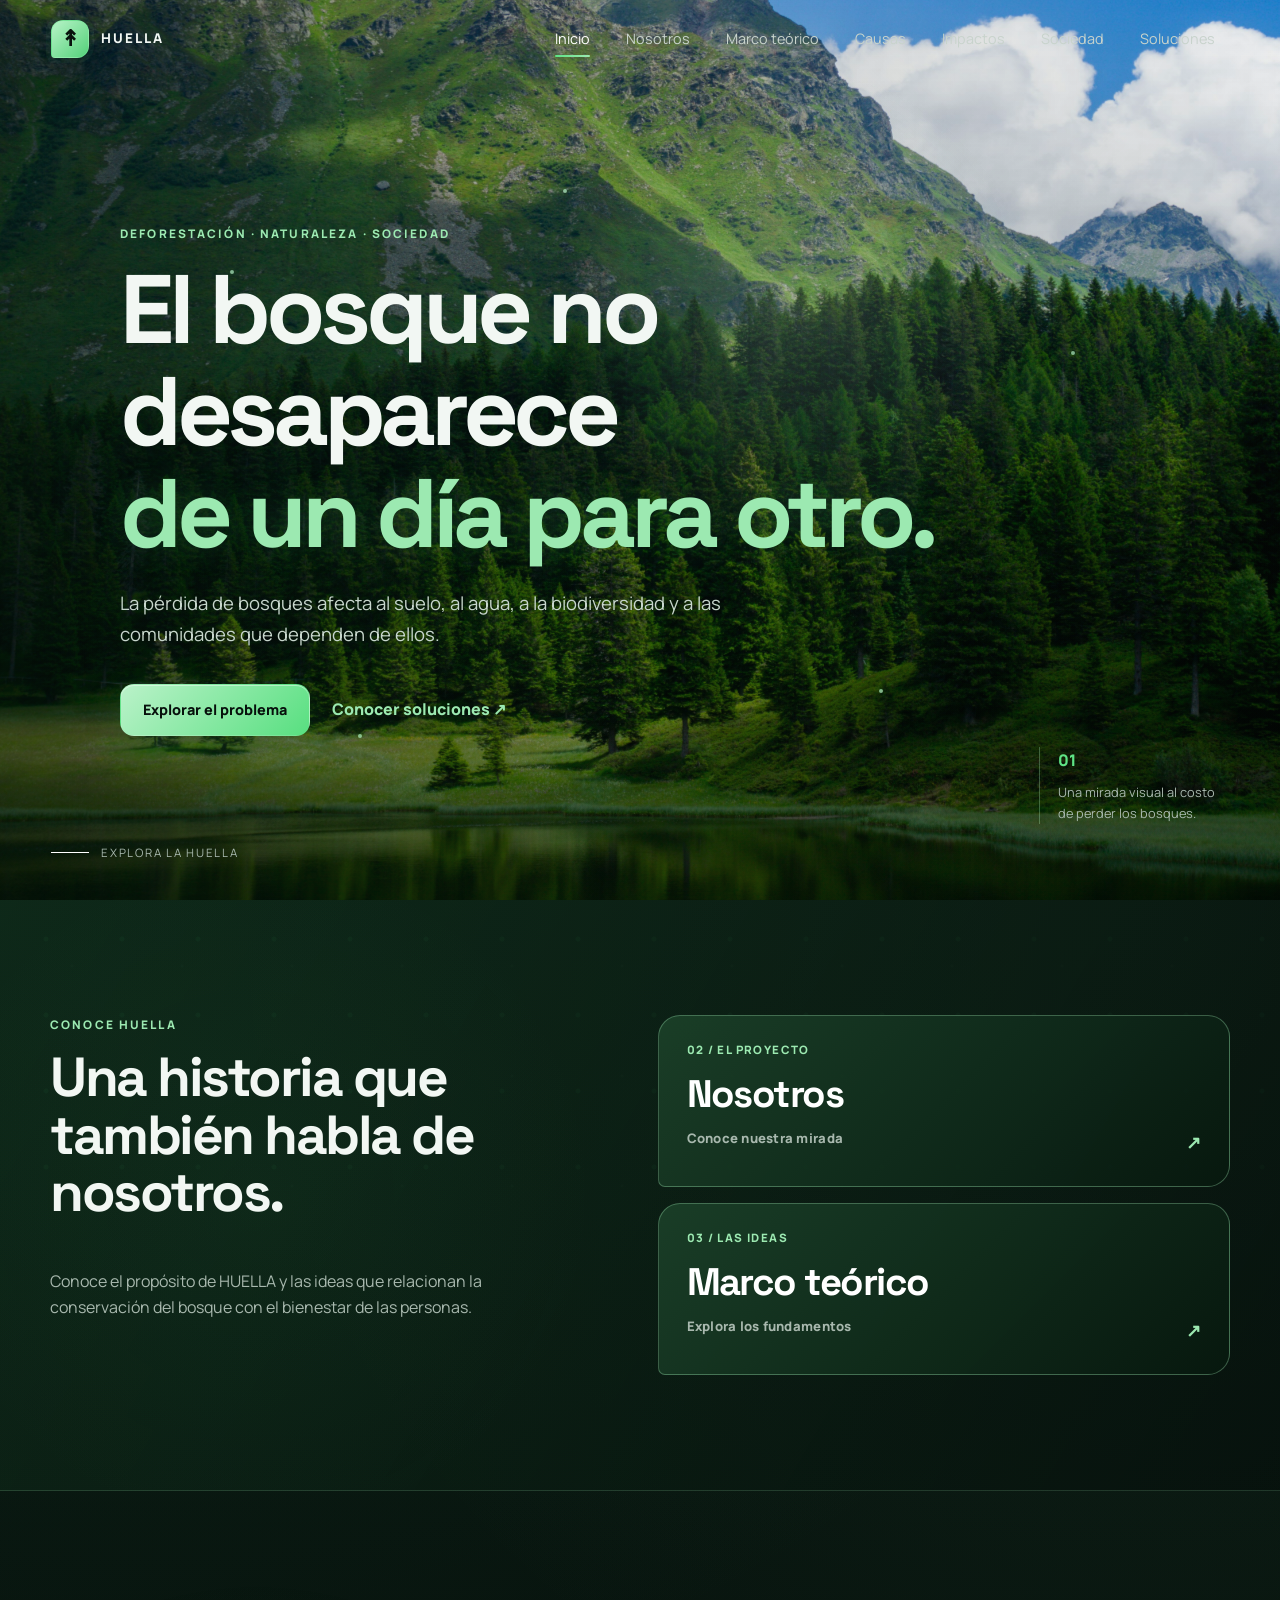
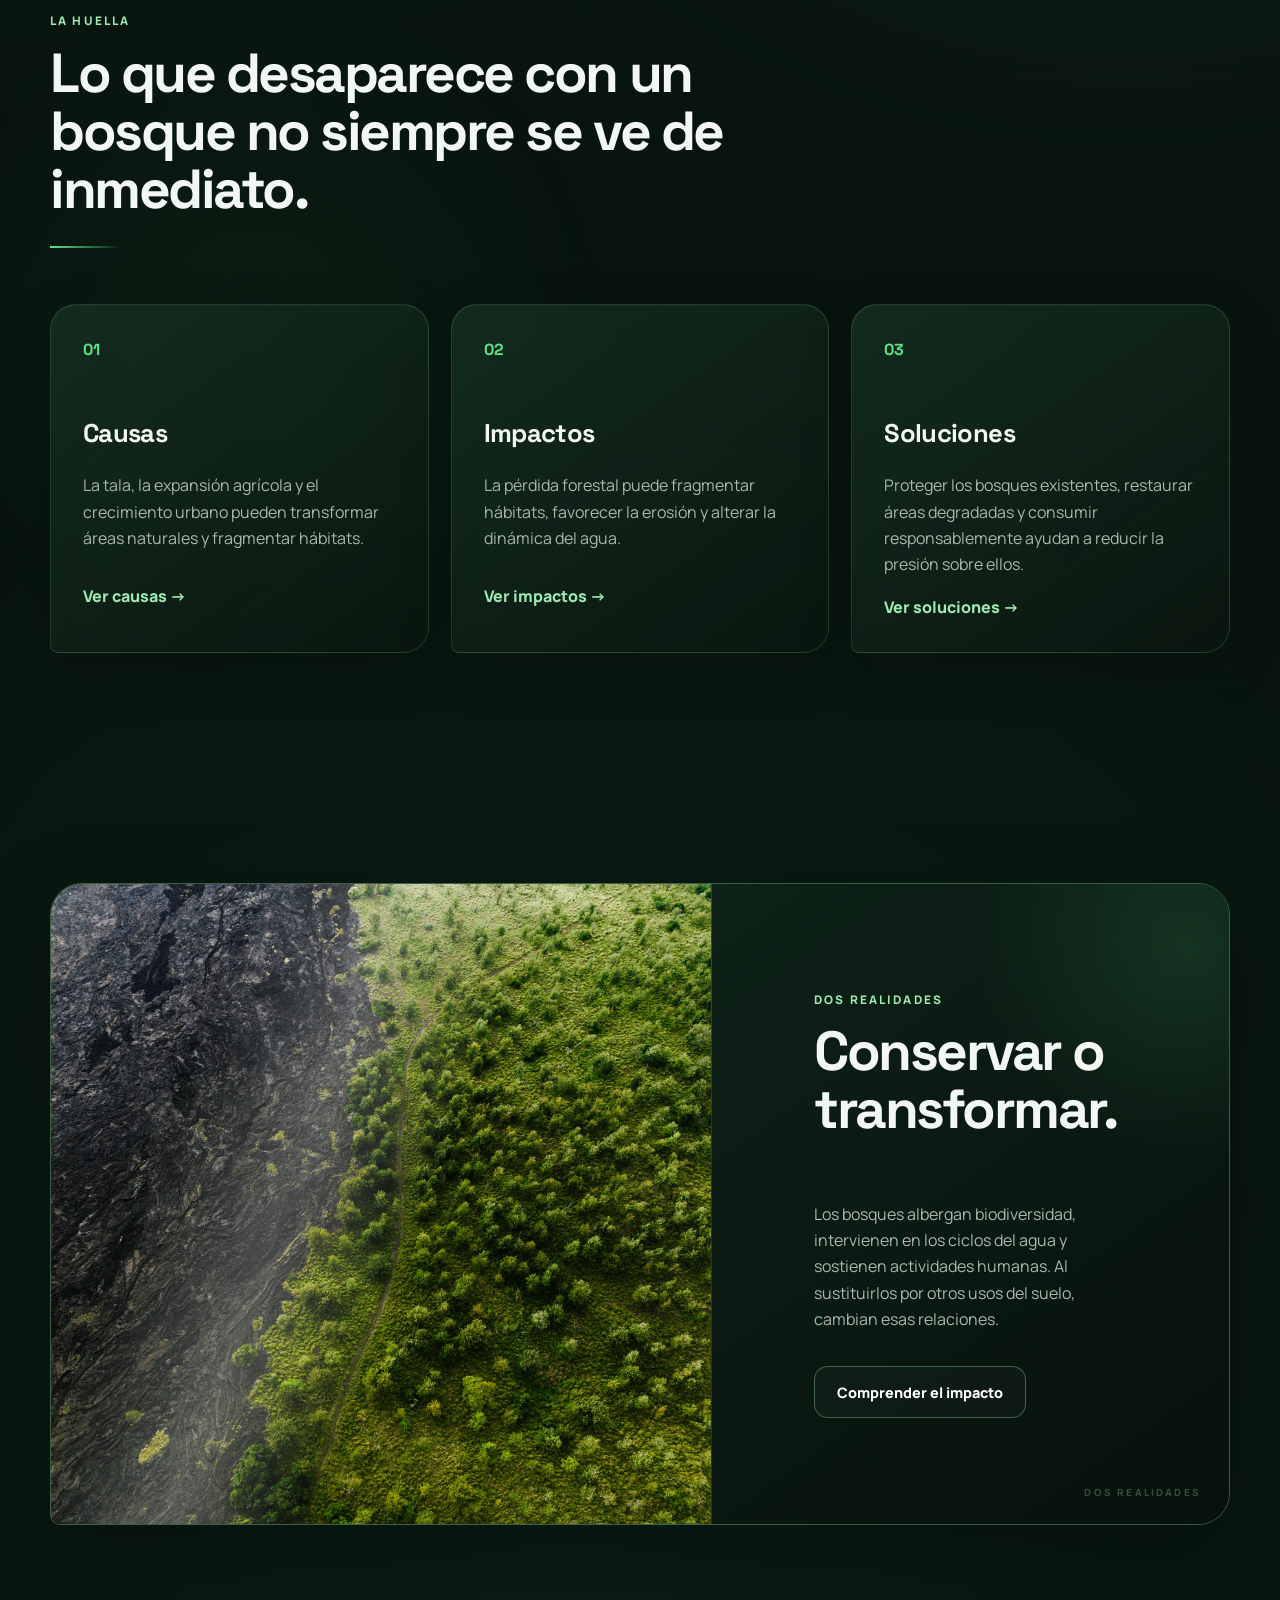
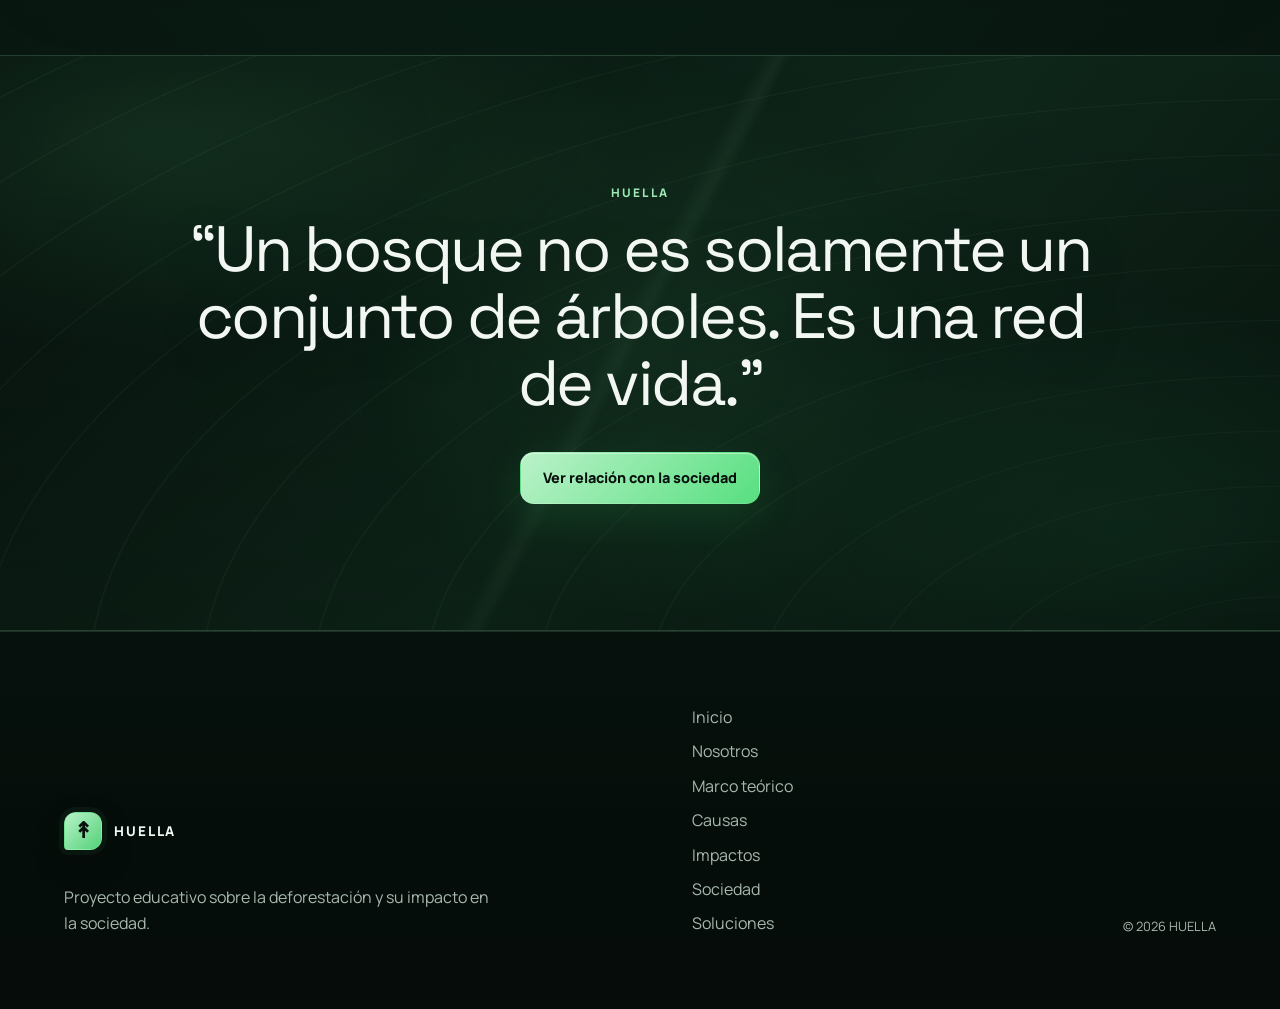
==== commit 9e76399e: "Refine forest information and add source links" ====
--- a/index.html
+++ b/index.html
@@ -52,8 +52,8 @@
           <span>de un día para otro.</span>
         </h1>
         <p class="hero-copy reveal-up">
-          Cada árbol perdido altera un sistema completo: el suelo, el agua,
-          la biodiversidad y la vida de las personas.
+          La pérdida de bosques afecta al suelo, al agua, a la biodiversidad
+          y a las comunidades que dependen de ellos.
         </p>
         <div class="hero-actions reveal-up">
           <a class="btn btn-primary page-link" href="causas.html">Explorar el problema</a>
@@ -76,8 +76,8 @@
       <div class="container home-route-grid">
         <div class="home-route-copy reveal-left">
           <p class="eyebrow">Conoce HUELLA</p>
-          <h2 id="homeRouteTitle">Una historia que empieza antes de la tala.</h2>
-          <p>Descubre el propósito de este recorrido y las ideas que explican por qué recuperar un bosque también significa cuidar a las personas.</p>
+          <h2 id="homeRouteTitle">Una historia que también habla de nosotros.</h2>
+          <p>Conoce el propósito de HUELLA y las ideas que relacionan la conservación del bosque con el bienestar de las personas.</p>
         </div>
         <div class="home-route-links reveal-right">
           <a class="home-route-card page-link" href="nosotros.html"><span>02 / EL PROYECTO</span><strong>Nosotros</strong><span>Conoce nuestra mirada <b aria-hidden="true">↗</b></span></a>
@@ -97,21 +97,21 @@
           <article class="feature-panel reveal-left">
             <div class="feature-number">01</div>
             <h3>Causas</h3>
-            <p>La tala, la expansión agrícola y el crecimiento urbano transforman rápidamente grandes áreas naturales.</p>
+            <p>La tala, la expansión agrícola y el crecimiento urbano pueden transformar áreas naturales y fragmentar hábitats.</p>
             <a href="causas.html" class="arrow-link page-link">Ver causas <span>→</span></a>
           </article>
 
           <article class="feature-panel reveal">
             <div class="feature-number">02</div>
             <h3>Impactos</h3>
-            <p>La pérdida forestal modifica ecosistemas, reduce biodiversidad y debilita la capacidad del suelo para retener agua.</p>
+            <p>La pérdida forestal puede fragmentar hábitats, favorecer la erosión y alterar la dinámica del agua.</p>
             <a href="impactos.html" class="arrow-link page-link">Ver impactos <span>→</span></a>
           </article>
 
           <article class="feature-panel reveal-right">
             <div class="feature-number">03</div>
             <h3>Soluciones</h3>
-            <p>Proteger, restaurar y consumir responsablemente son acciones que ayudan a reducir la presión sobre los bosques.</p>
+            <p>Proteger los bosques existentes, restaurar áreas degradadas y consumir responsablemente ayudan a reducir la presión sobre ellos.</p>
             <a href="soluciones.html" class="arrow-link page-link">Ver soluciones <span>→</span></a>
           </article>
         </div>
@@ -126,8 +126,7 @@
         <p class="eyebrow">Dos realidades</p>
         <h2>Conservar o transformar.</h2>
         <p>
-          Los bosques regulan ciclos naturales, ofrecen hábitat a miles de especies
-          y sostienen actividades humanas. Cuando son reemplazados, ese equilibrio cambia.
+          Los bosques albergan biodiversidad, intervienen en los ciclos del agua y sostienen actividades humanas. Al sustituirlos por otros usos del suelo, cambian esas relaciones.
         </p>
         <a href="impactos.html" class="btn btn-outline page-link">Comprender el impacto</a>
       </div>
--- a/styles.css
+++ b/styles.css
@@ -1157,6 +1157,20 @@
 .theory-synthesis-grid h2 { max-width: 680px; }
 .theory-synthesis-grid p:not(.eyebrow) { max-width: 620px; }
 .theory-source-note { padding: 18px 0 0 18px; border-left: 2px solid var(--green); font-size: .83rem; }
+.theory-references { border-top: 1px solid var(--line); background: linear-gradient(180deg, rgba(5, 17, 10, .5), rgba(14, 35, 22, .66)); }
+.theory-reference-grid { display: grid; grid-template-columns: repeat(2, 1fr); gap: 18px; }
+.theory-reference {
+  min-height: 200px;
+  padding: 28px;
+  border: 1px solid var(--line);
+  border-radius: 22px 22px 22px 7px;
+  background: rgba(14, 34, 22, .72);
+  transition: transform .3s ease, border-color .3s ease;
+}
+a.theory-reference:hover { transform: translateY(-5px); border-color: var(--green-soft); }
+.theory-reference > span { color: var(--green-soft); font-size: .72rem; font-weight: 800; letter-spacing: .12em; }
+.theory-reference h3 { margin: 20px 0 10px; font-size: clamp(1.3rem, 2vw, 1.7rem); }
+.theory-reference p { margin: 0; font-size: .9rem; }
 
 @media (max-width: 1050px) {
   .home-route-grid, .about-intro-grid, .theory-opening-grid, .about-statement-grid, .theory-chapter, .theory-synthesis-grid { grid-template-columns: 1fr; }
@@ -1167,6 +1181,7 @@
   .theory-chapter { gap: 22px; }
   .theory-chapter-heading { padding-top: 46px; }
   .theory-synthesis-art { min-height: 370px; }
+  .theory-reference-grid { grid-template-columns: 1fr; }
 }
 @media (max-width: 620px) {
   .home-route-card { min-height: 150px; }
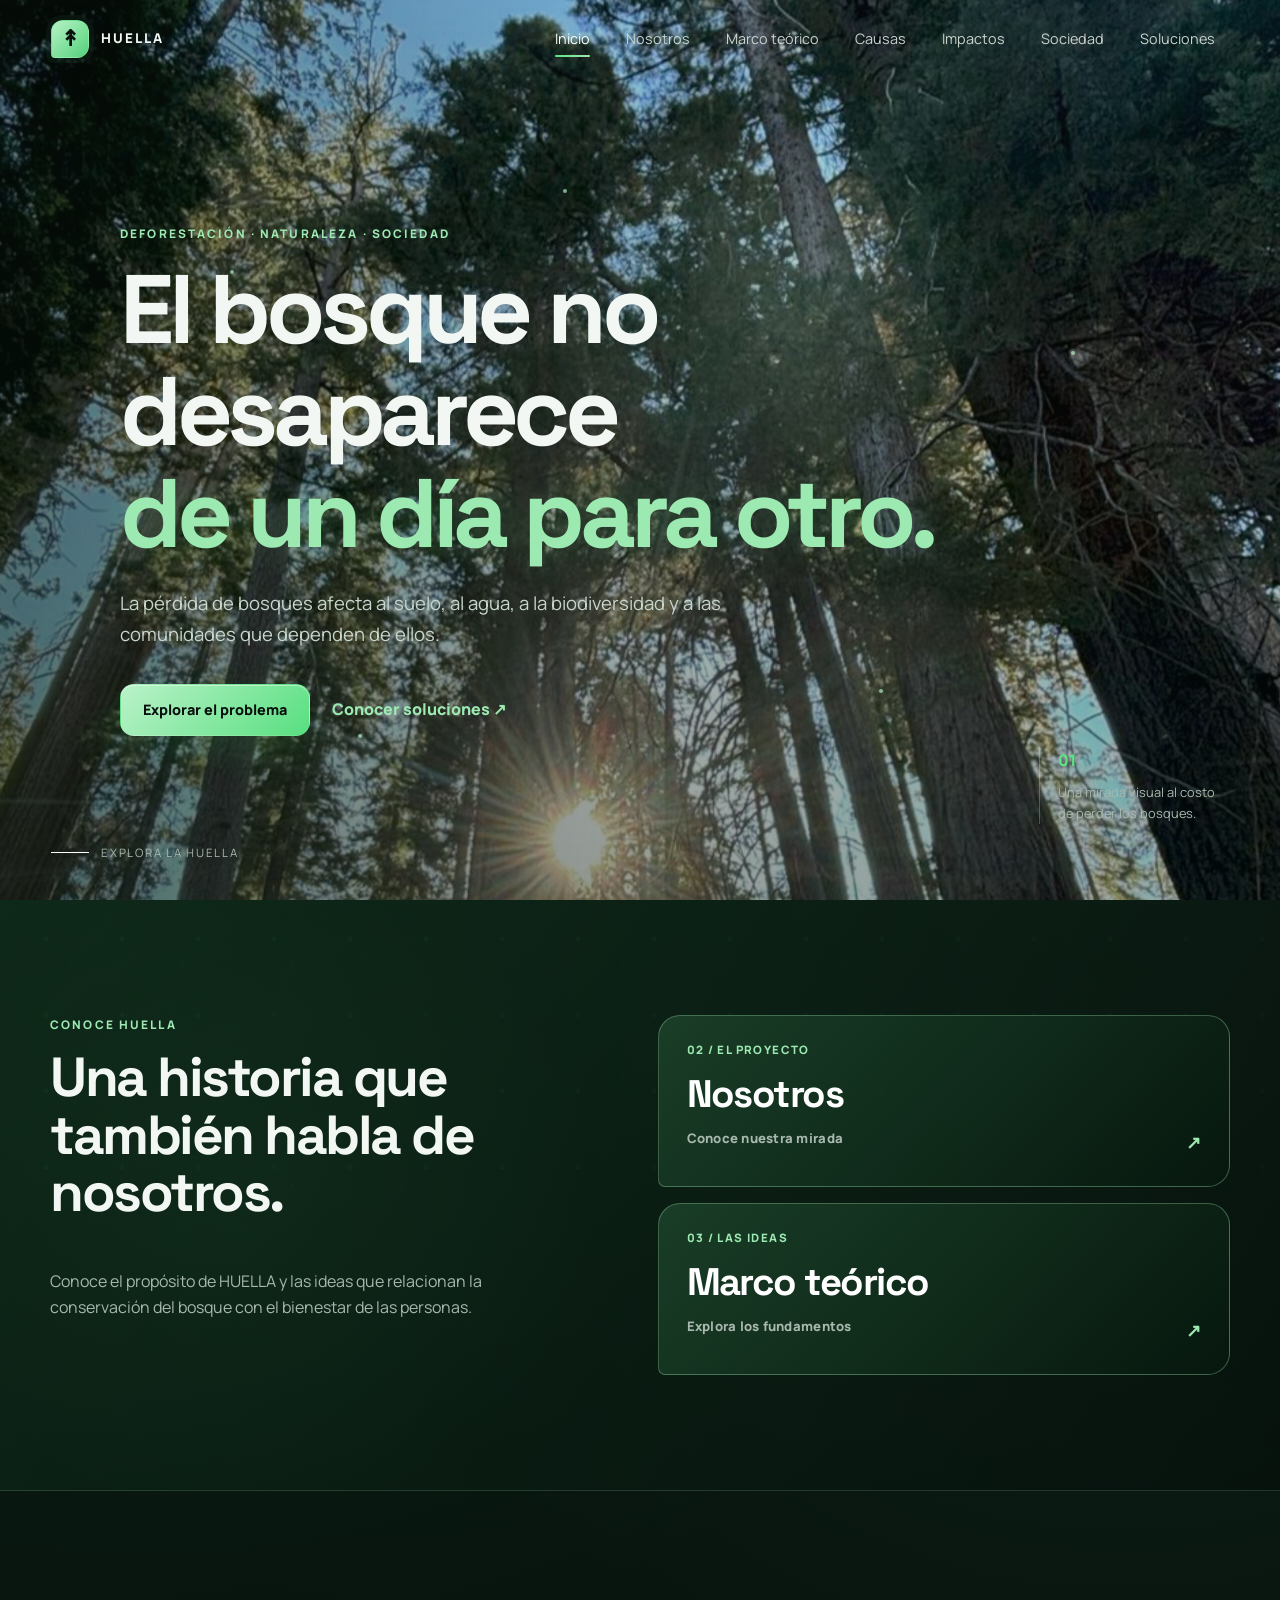
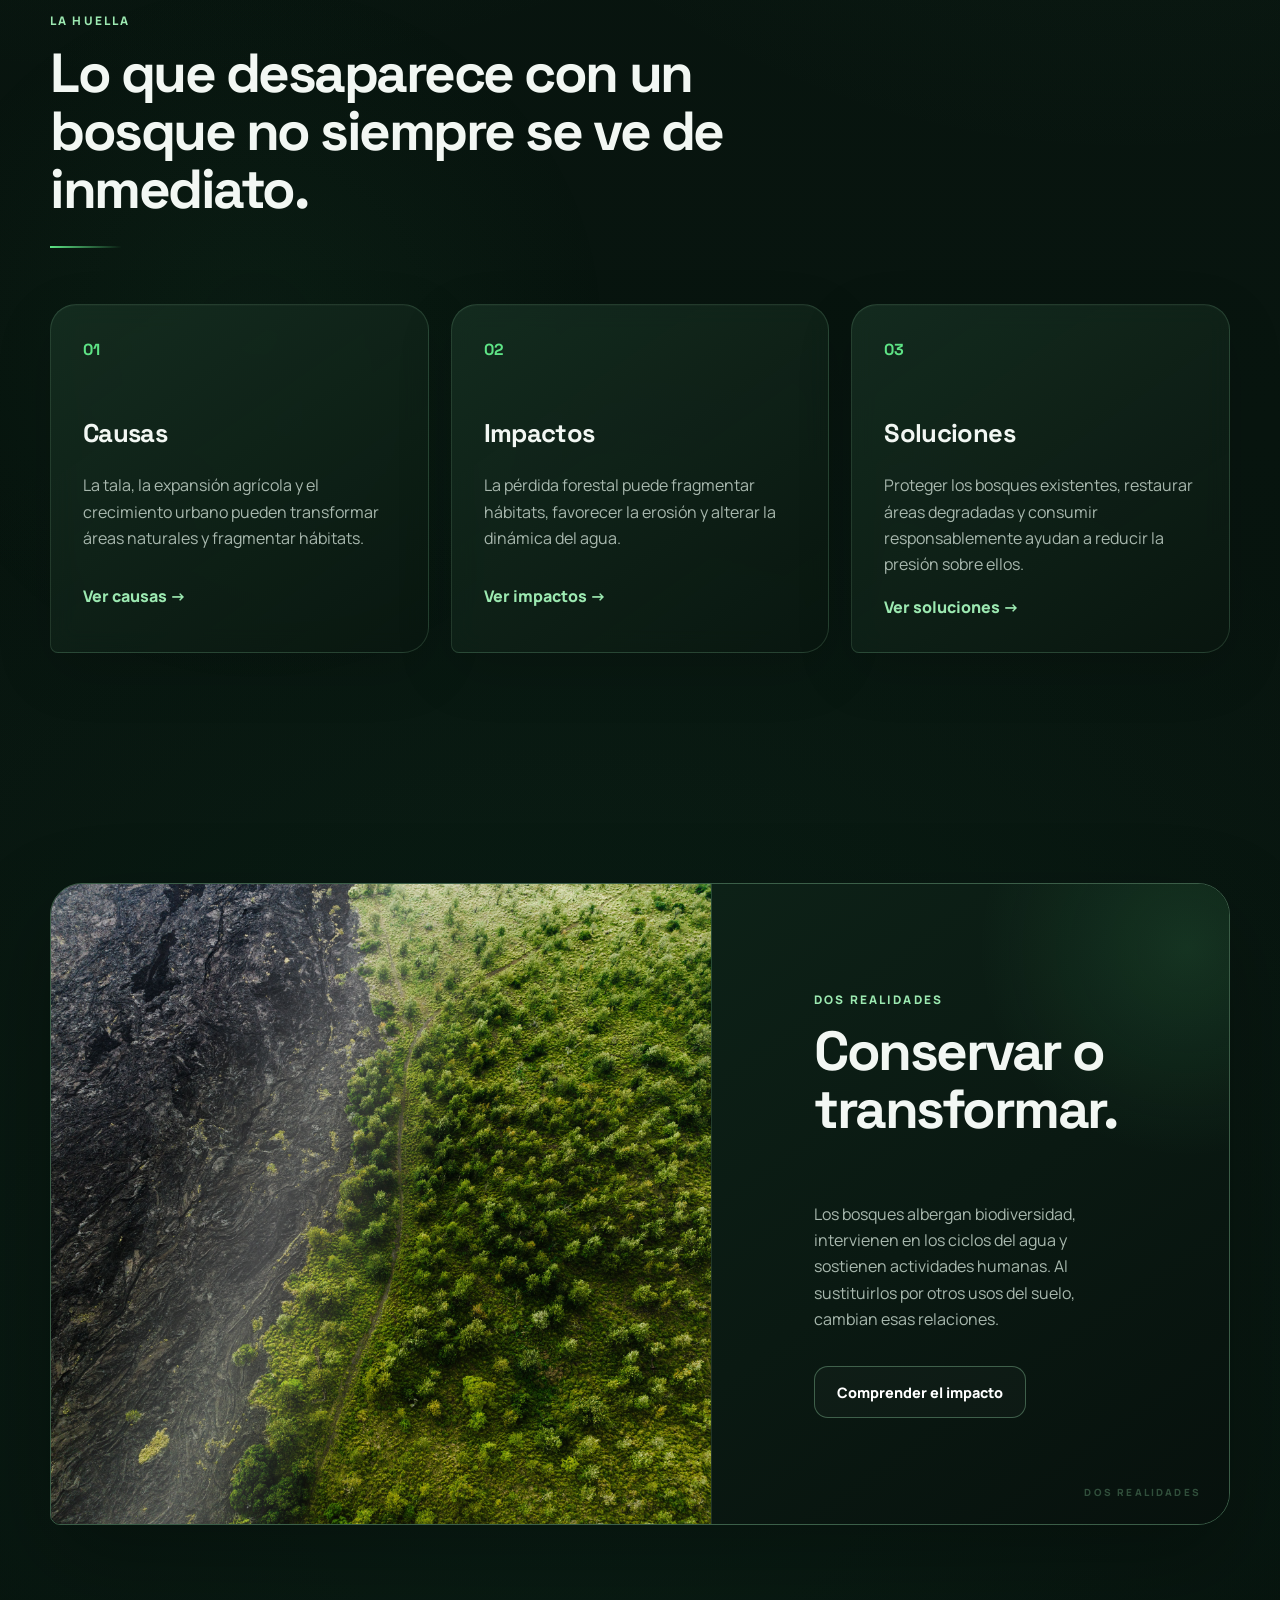
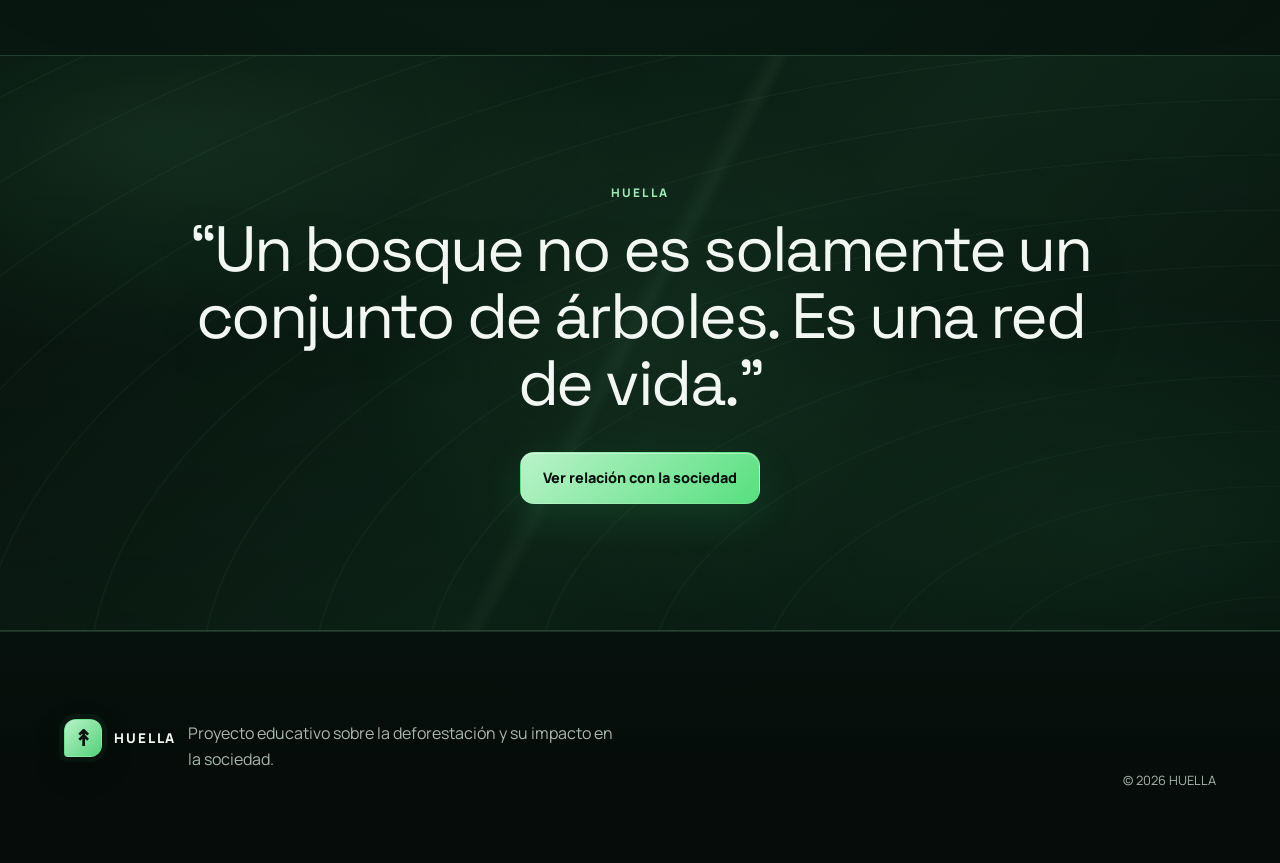
==== commit 9d88bf75: "Simplify footer and add chapter imagery" ====
--- a/index.html
+++ b/index.html
@@ -145,13 +145,12 @@
 
   <footer class="site-footer">
     <div>
-      <a class="brand footer-brand" href="index.html">
+      <span class="brand footer-brand">
         <span class="brand-mark" aria-hidden="true">↟</span>
         <span class="brand-text">HUELLA</span>
       </a>
       <p>Proyecto educativo sobre la deforestación y su impacto en la sociedad.</p>
     </div>
-    <div class="footer-links"><a href="index.html">Inicio</a><a href="nosotros.html">Nosotros</a><a href="marco-teorico.html">Marco teórico</a><a href="causas.html">Causas</a><a href="impactos.html">Impactos</a><a href="sociedad.html">Sociedad</a><a href="soluciones.html">Soluciones</a></div>
     <p class="copyright">© <span id="year">2026</span> HUELLA</p>
   </footer>
 
--- a/styles.css
+++ b/styles.css
@@ -258,13 +258,13 @@
   transform: scale(1.08);
 }
 
-.hero-bg { background-image: url("Imagenes/b.jpg"); }
+.hero-bg { background-image: url("Imagenes/bosque-amanecer-usgs.jpg"); }
 .page-home .hero-bg { transform: scale(1.035); filter: saturate(1.08) contrast(1.02); }
 .causes-hero .inner-hero-bg { background-image: url("Imagenes/huella.jpg"); }
 .impacts-hero .inner-hero-bg { background-image: url("Imagenes/pagina2.jpg"); }
 .society-hero .inner-hero-bg { background-image: url("Imagenes/so.jpg"); }
 .solutions-hero .inner-hero-bg { background-image: url("Imagenes/recuperacion.jpg"); }
-.quote-bg { background-image: url("Imagenes/hoja.jpg"); }
+.quote-bg { background-image: linear-gradient(135deg, #0b2117, #27573b); }
 .closing-bg { background-image: url("Imagenes/final.jpg"); }
 .next-impactos { background-image: url("Imagenes/causas.jpg"); }
 .next-sociedad { background-image: url("Imagenes/impacto.jpg"); }
@@ -665,7 +665,7 @@
 /* Footer */
 .site-footer {
   display: grid;
-  grid-template-columns: 1.2fr .8fr auto;
+  grid-template-columns: 1fr auto;
   gap: 38px;
   align-items: end;
   padding: 72px clamp(24px, 5vw, 76px);
@@ -674,9 +674,6 @@
 }
 .footer-brand { margin-bottom: 18px; }
 .site-footer > div:first-child p { max-width: 440px; margin-bottom: 0; }
-.footer-links { display: grid; gap: 8px; }
-.footer-links a { color: var(--muted); transition: color .25s ease, transform .25s ease; }
-.footer-links a:hover { color: var(--green-soft); transform: translateX(4px); }
 .copyright { margin: 0; white-space: nowrap; font-size: .8rem; }
 
 /* Reveal system */
@@ -792,8 +789,6 @@
   .solution-highlight-copy,
   .split-content { border-left: 0; border-top: 1px solid var(--line); }
   .stat-visual { min-height: 420px; }
-  .site-footer { grid-template-columns: 1fr 1fr; }
-  .copyright { grid-column: 1 / -1; }
 }
 
 @media (max-width: 620px) {
@@ -852,7 +847,7 @@
 }
 .skip-link:focus { transform: translateY(0); }
 .brand-mark { font-size: 1.35rem; transition: transform .35s ease, box-shadow .35s ease; }
-.brand:hover .brand-mark { transform: translateY(-2px) rotate(-8deg); box-shadow: 0 0 0 7px rgba(94,228,134,.08), 0 18px 38px rgba(0,0,0,.3); }
+.site-header .brand:hover .brand-mark { transform: translateY(-2px) rotate(-8deg); box-shadow: 0 0 0 7px rgba(94,228,134,.08), 0 18px 38px rgba(0,0,0,.3); }
 .site-header.scrolled { box-shadow: 0 14px 44px rgba(0,0,0,.2); }
 .inner-hero-content h1, .hero-title { text-wrap: balance; }
 .inner-hero-content > p:last-child, .hero-copy { color: #c7d6cc; text-wrap: pretty; }
@@ -877,12 +872,12 @@
 .text-link:hover span, .arrow-link:hover span { transform: translate(6px,-2px); }
 .feature-panel, .impact-card, .social-card, .solution-item { isolation: isolate; }
 .image-badge { box-shadow: 0 10px 30px rgba(0,0,0,.24); }
-.hero-bg { background-image: url("Imagenes/b.jpg"), radial-gradient(circle at 72% 30%, #315f45, transparent 32%), linear-gradient(135deg,#07110d,#163d29); }
+.hero-bg { background-image: url("Imagenes/bosque-amanecer-usgs.jpg"), radial-gradient(circle at 72% 30%, #315f45, transparent 32%), linear-gradient(135deg,#07110d,#163d29); }
 .causes-hero .inner-hero-bg { background-image: url("Imagenes/huella.jpg"), radial-gradient(circle at 70% 35%, #315f45, transparent 34%), linear-gradient(135deg,#07110d,#173d2a); }
 .impacts-hero .inner-hero-bg { background-image: url("Imagenes/pagina2.jpg"), radial-gradient(circle at 68% 28%, #664a31, transparent 32%), linear-gradient(135deg,#07110d,#26382b); }
 .society-hero .inner-hero-bg { background-image: url("Imagenes/so.jpg"), radial-gradient(circle at 72% 30%, #536747, transparent 32%), linear-gradient(135deg,#07110d,#1d3828); }
 .solutions-hero .inner-hero-bg { background-image: url("Imagenes/recuperacion.jpg"), radial-gradient(circle at 70% 32%, #3f704d, transparent 34%), linear-gradient(135deg,#07110d,#173e28); }
-.quote-bg { background-image: url("Imagenes/hoja.jpg"), linear-gradient(135deg,#0b2117,#27573b); }
+.quote-bg { background-image: linear-gradient(135deg,#0b2117,#27573b); }
 .closing-bg { background-image: url("Imagenes/final.jpg"), linear-gradient(135deg,#07110d,#245537); }
 .next-impactos { background-image: url("Imagenes/causas.jpg"), linear-gradient(135deg,#07110d,#324c31); }
 .next-sociedad { background-image: url("Imagenes/impacto.jpg"), linear-gradient(135deg,#07110d,#39422b); }
@@ -1056,9 +1051,9 @@
   background-image: url("Imagenes/bosque.jpg"), linear-gradient(135deg, #07110d, #1b432b);
 }
 .theory-hero .inner-hero-bg {
-  background-image: url("Imagenes/refo.jpg"), linear-gradient(135deg, #07110d, #245537);
-}
-.next-theory { background-image: url("Imagenes/refo.jpg"), linear-gradient(135deg, #07110d, #245537); }
+  background-image: url("Imagenes/bosque.jpg"), linear-gradient(135deg, #07110d, #245537);
+}
+.next-theory { background-image: url("Imagenes/bosque.jpg"), linear-gradient(135deg, #07110d, #245537); }
 .next-causes { background-image: url("Imagenes/causas.jpg"), linear-gradient(135deg, #07110d, #39422b); }
 .accent-word { color: var(--green-soft); }
 
@@ -1190,3 +1185,16 @@
   .theory-chapter-body { padding: 25px; }
   .theory-synthesis-art { min-height: 310px; }
 }
+
+/* Fotografías seleccionadas para cada capítulo */
+.page-home .hero-bg { background-position: center 42%; }
+.about-statement-image img { object-position: center 45%; }
+.human-image img { object-position: 45% center; }
+.solution-highlight-image img { object-position: 58% center; }
+.stat-visual {
+  overflow: hidden;
+  border: 1px solid var(--line-strong);
+  border-radius: 32px 32px 8px 32px;
+  background: linear-gradient(rgba(4, 17, 11, .48), rgba(4, 17, 11, .68)), url("Imagenes/arroyo-forestal-usgs.jpg") center / cover;
+  box-shadow: var(--shadow);
+}
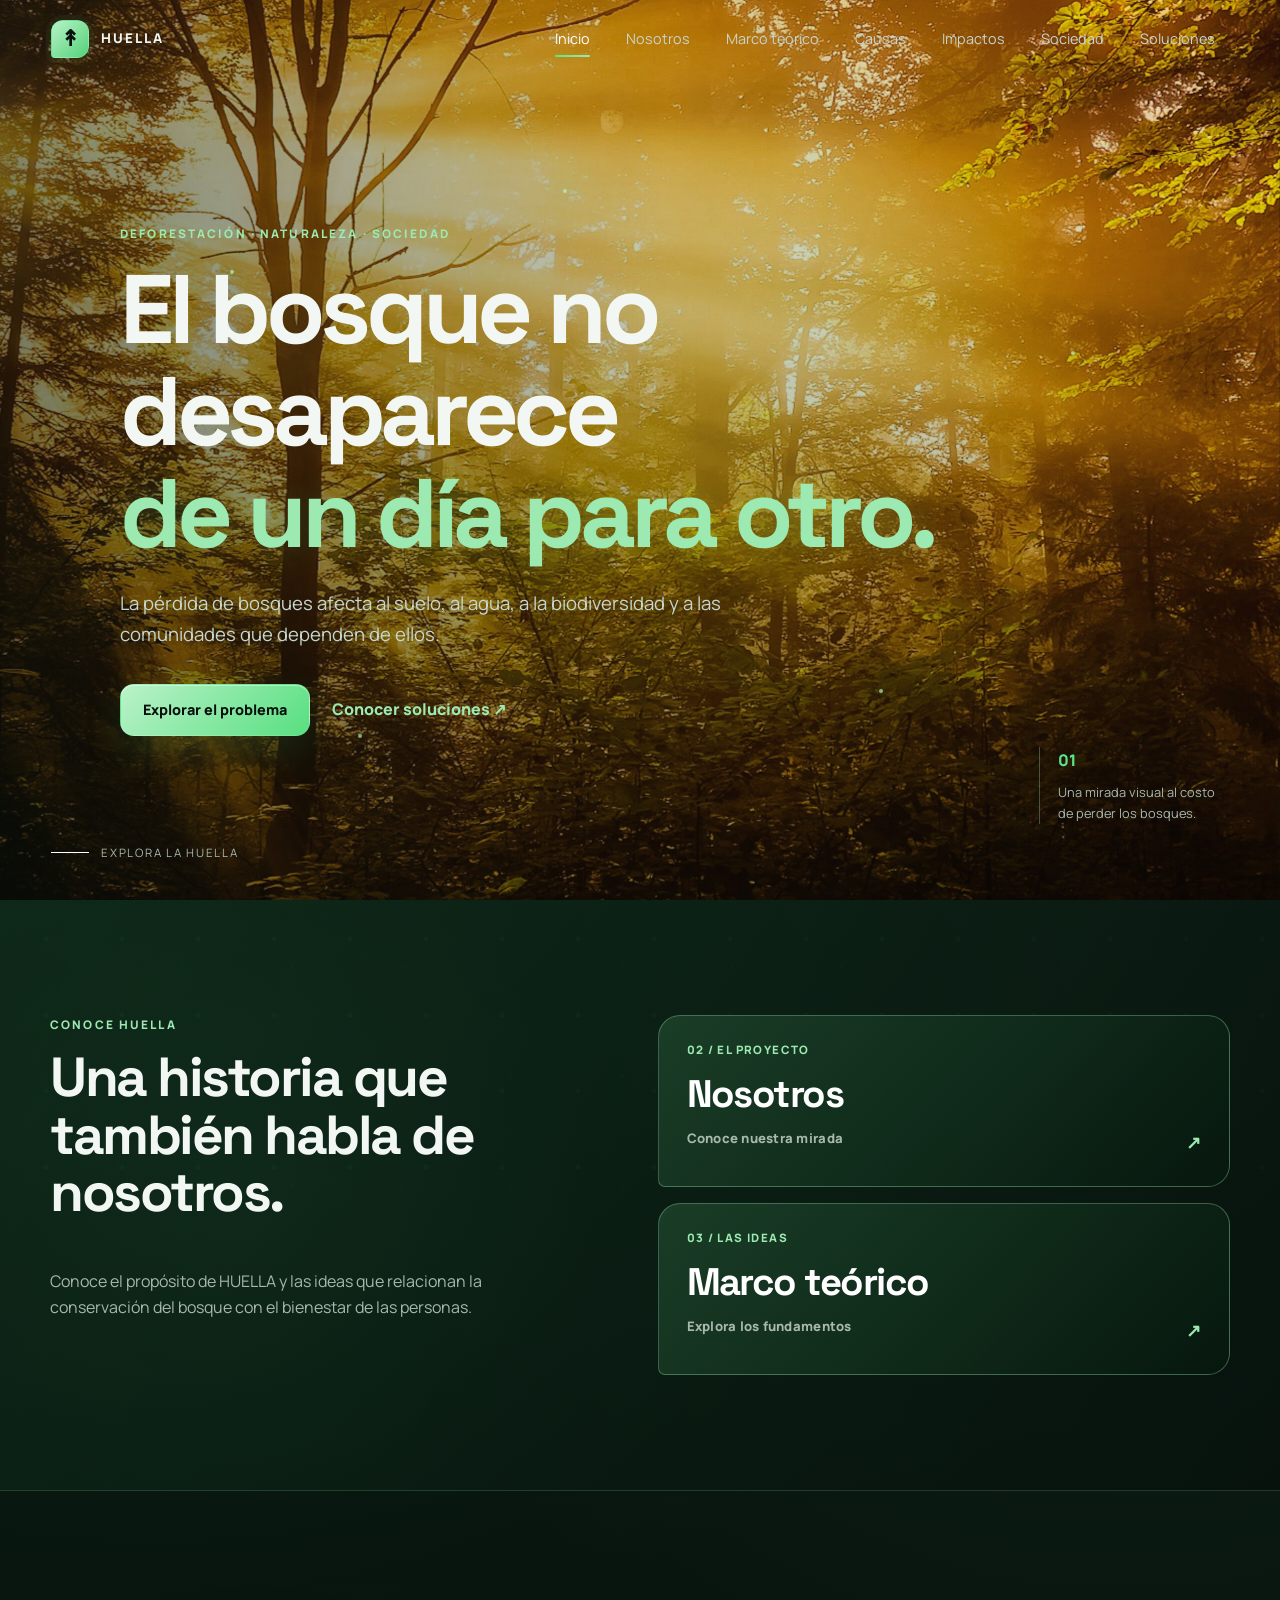
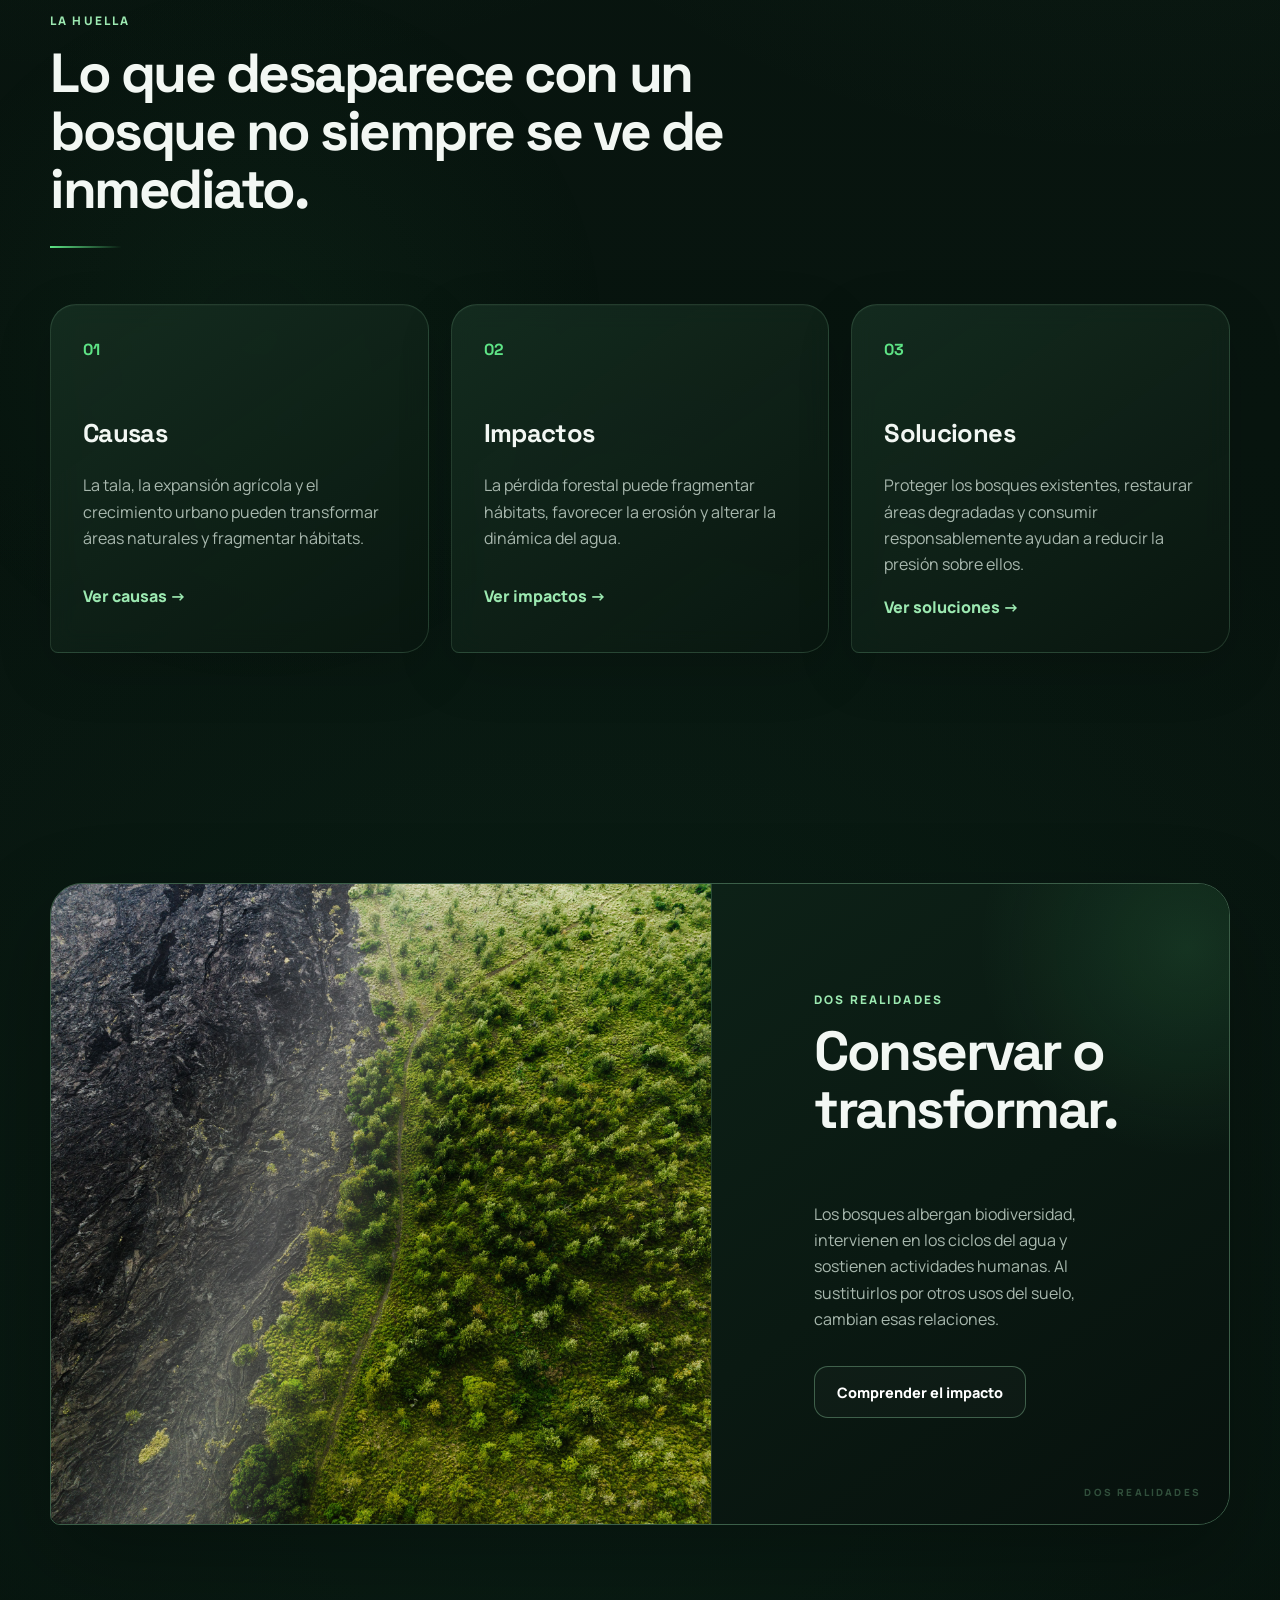
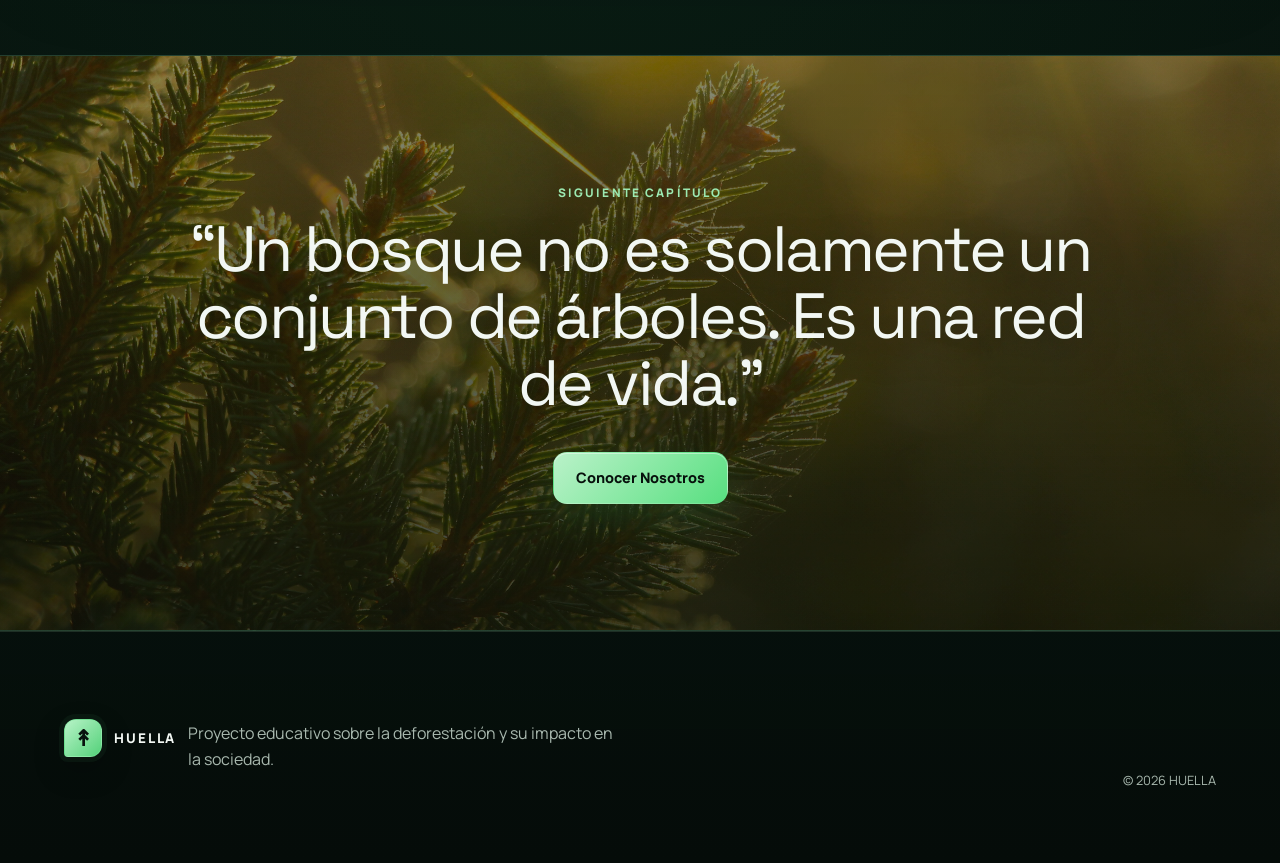
==== commit b454f908: "Use uploaded home image and connect chapters in order" ====
--- a/index.html
+++ b/index.html
@@ -136,9 +136,9 @@
       <div class="quote-bg parallax-layer" data-speed="0.1"></div>
       <div class="quote-overlay"></div>
       <div class="quote-content reveal">
-        <p class="eyebrow">HUELLA</p>
+        <p class="eyebrow">Siguiente capítulo</p>
         <blockquote>“Un bosque no es solamente un conjunto de árboles. Es una red de vida.”</blockquote>
-        <a class="btn btn-primary page-link" href="sociedad.html">Ver relación con la sociedad</a>
+        <a class="btn btn-primary page-link" href="nosotros.html">Conocer Nosotros</a>
       </div>
     </section>
   </main>
--- a/styles.css
+++ b/styles.css
@@ -258,14 +258,14 @@
   transform: scale(1.08);
 }
 
-.hero-bg { background-image: url("Imagenes/bosque-amanecer-usgs.jpg"); }
+.hero-bg { background-image: url("Imagenes/bosque-aereo-ozark.jpg"); }
 .page-home .hero-bg { transform: scale(1.035); filter: saturate(1.08) contrast(1.02); }
 .causes-hero .inner-hero-bg { background-image: url("Imagenes/huella.jpg"); }
 .impacts-hero .inner-hero-bg { background-image: url("Imagenes/pagina2.jpg"); }
 .society-hero .inner-hero-bg { background-image: url("Imagenes/so.jpg"); }
 .solutions-hero .inner-hero-bg { background-image: url("Imagenes/recuperacion.jpg"); }
 .quote-bg { background-image: linear-gradient(135deg, #0b2117, #27573b); }
-.closing-bg { background-image: url("Imagenes/final.jpg"); }
+.closing-bg { background-image: url("Imagenes/hojabajo.jpg"); }
 .next-impactos { background-image: url("Imagenes/causas.jpg"); }
 .next-sociedad { background-image: url("Imagenes/impacto.jpg"); }
 .next-soluciones { background-image: url("Imagenes/sociedad.jpg"); }
@@ -872,17 +872,18 @@
 .text-link:hover span, .arrow-link:hover span { transform: translate(6px,-2px); }
 .feature-panel, .impact-card, .social-card, .solution-item { isolation: isolate; }
 .image-badge { box-shadow: 0 10px 30px rgba(0,0,0,.24); }
-.hero-bg { background-image: url("Imagenes/bosque-amanecer-usgs.jpg"), radial-gradient(circle at 72% 30%, #315f45, transparent 32%), linear-gradient(135deg,#07110d,#163d29); }
+.hero-bg { background-image: url("Imagenes/amanecer.jpg"), radial-gradient(circle at 72% 30%, #315f45, transparent 32%), linear-gradient(135deg,#07110d,#163d29); }
 .causes-hero .inner-hero-bg { background-image: url("Imagenes/huella.jpg"), radial-gradient(circle at 70% 35%, #315f45, transparent 34%), linear-gradient(135deg,#07110d,#173d2a); }
 .impacts-hero .inner-hero-bg { background-image: url("Imagenes/pagina2.jpg"), radial-gradient(circle at 68% 28%, #664a31, transparent 32%), linear-gradient(135deg,#07110d,#26382b); }
 .society-hero .inner-hero-bg { background-image: url("Imagenes/so.jpg"), radial-gradient(circle at 72% 30%, #536747, transparent 32%), linear-gradient(135deg,#07110d,#1d3828); }
 .solutions-hero .inner-hero-bg { background-image: url("Imagenes/recuperacion.jpg"), radial-gradient(circle at 70% 32%, #3f704d, transparent 34%), linear-gradient(135deg,#07110d,#173e28); }
-.quote-bg { background-image: linear-gradient(135deg,#0b2117,#27573b); }
-.closing-bg { background-image: url("Imagenes/final.jpg"), linear-gradient(135deg,#07110d,#245537); }
+.quote-bg { background-image: url("Imagenes/hojabajo.jpg"), linear-gradient(135deg,#0b2117,#27573b); }
+.closing-bg { background-image: url("Imagenes/ama.jpg"), linear-gradient(135deg,#07110d,#245537); }
 .next-impactos { background-image: url("Imagenes/causas.jpg"), linear-gradient(135deg,#07110d,#324c31); }
 .next-sociedad { background-image: url("Imagenes/impacto.jpg"), linear-gradient(135deg,#07110d,#39422b); }
 .next-soluciones { background-image: url("Imagenes/sociedad.jpg"), linear-gradient(135deg,#07110d,#254d36); }
 .media-fallback {
+  
   min-height: 280px;
   background:
     linear-gradient(135deg, rgba(94,228,134,.11), transparent 55%),
@@ -946,8 +947,8 @@
   inset: 0;
   transform: none !important;
   background:
-    linear-gradient(118deg, transparent 0 48%, rgba(156,233,177,.05) 49% 49.3%, transparent 50%),
-    radial-gradient(circle at 50% 50%, rgba(94,228,134,.07), transparent 42%);
+    linear-gradient(180deg, rgba(4,12,8,.42), rgba(4,12,8,.68)),
+    url("Imagenes/hojabajo.jpg") center / cover no-repeat;
   opacity: 1;
 }
 .quote-section .quote-overlay { background: linear-gradient(180deg, rgba(4,12,8,.08), rgba(4,12,8,.28)); }
@@ -1048,13 +1049,13 @@
 
 /* Nuevos capítulos: Nosotros y Marco teórico */
 .about-hero .inner-hero-bg {
-  background-image: url("Imagenes/bosque.jpg"), linear-gradient(135deg, #07110d, #1b432b);
+  background-image: url("Imagenes/iniciobajo.jpg"), linear-gradient(135deg, #07110d, #1b432b);
 }
 .theory-hero .inner-hero-bg {
-  background-image: url("Imagenes/bosque.jpg"), linear-gradient(135deg, #07110d, #245537);
-}
-.next-theory { background-image: url("Imagenes/bosque.jpg"), linear-gradient(135deg, #07110d, #245537); }
-.next-causes { background-image: url("Imagenes/causas.jpg"), linear-gradient(135deg, #07110d, #39422b); }
+  background-image: url("Imagenes/marco.jpg"), linear-gradient(135deg, #07110d, #245537);
+}
+.next-theory { background-image: url("Imagenes/nbajo.jpg"), linear-gradient(135deg, #07110d, #245537); }
+.next-causes { background-image: url("Imagenes/mbajo.jpg"), linear-gradient(135deg, #07110d, #39422b); }
 .accent-word { color: var(--green-soft); }
 
 .home-route-section {
@@ -1187,7 +1188,7 @@
 }
 
 /* Fotografías seleccionadas para cada capítulo */
-.page-home .hero-bg { background-position: center 42%; }
+.page-home .hero-bg { background-position: center 50%; }
 .about-statement-image img { object-position: center 45%; }
 .human-image img { object-position: 45% center; }
 .solution-highlight-image img { object-position: 58% center; }
@@ -1195,6 +1196,6 @@
   overflow: hidden;
   border: 1px solid var(--line-strong);
   border-radius: 32px 32px 8px 32px;
-  background: linear-gradient(rgba(4, 17, 11, .48), rgba(4, 17, 11, .68)), url("Imagenes/arroyo-forestal-usgs.jpg") center / cover;
+  background: linear-gradient(rgba(4, 17, 11, .48), rgba(4, 17, 11, .68)), url("Imagenes/arroyo-forestal-silantev.jpg") center / cover;
   box-shadow: var(--shadow);
 }
